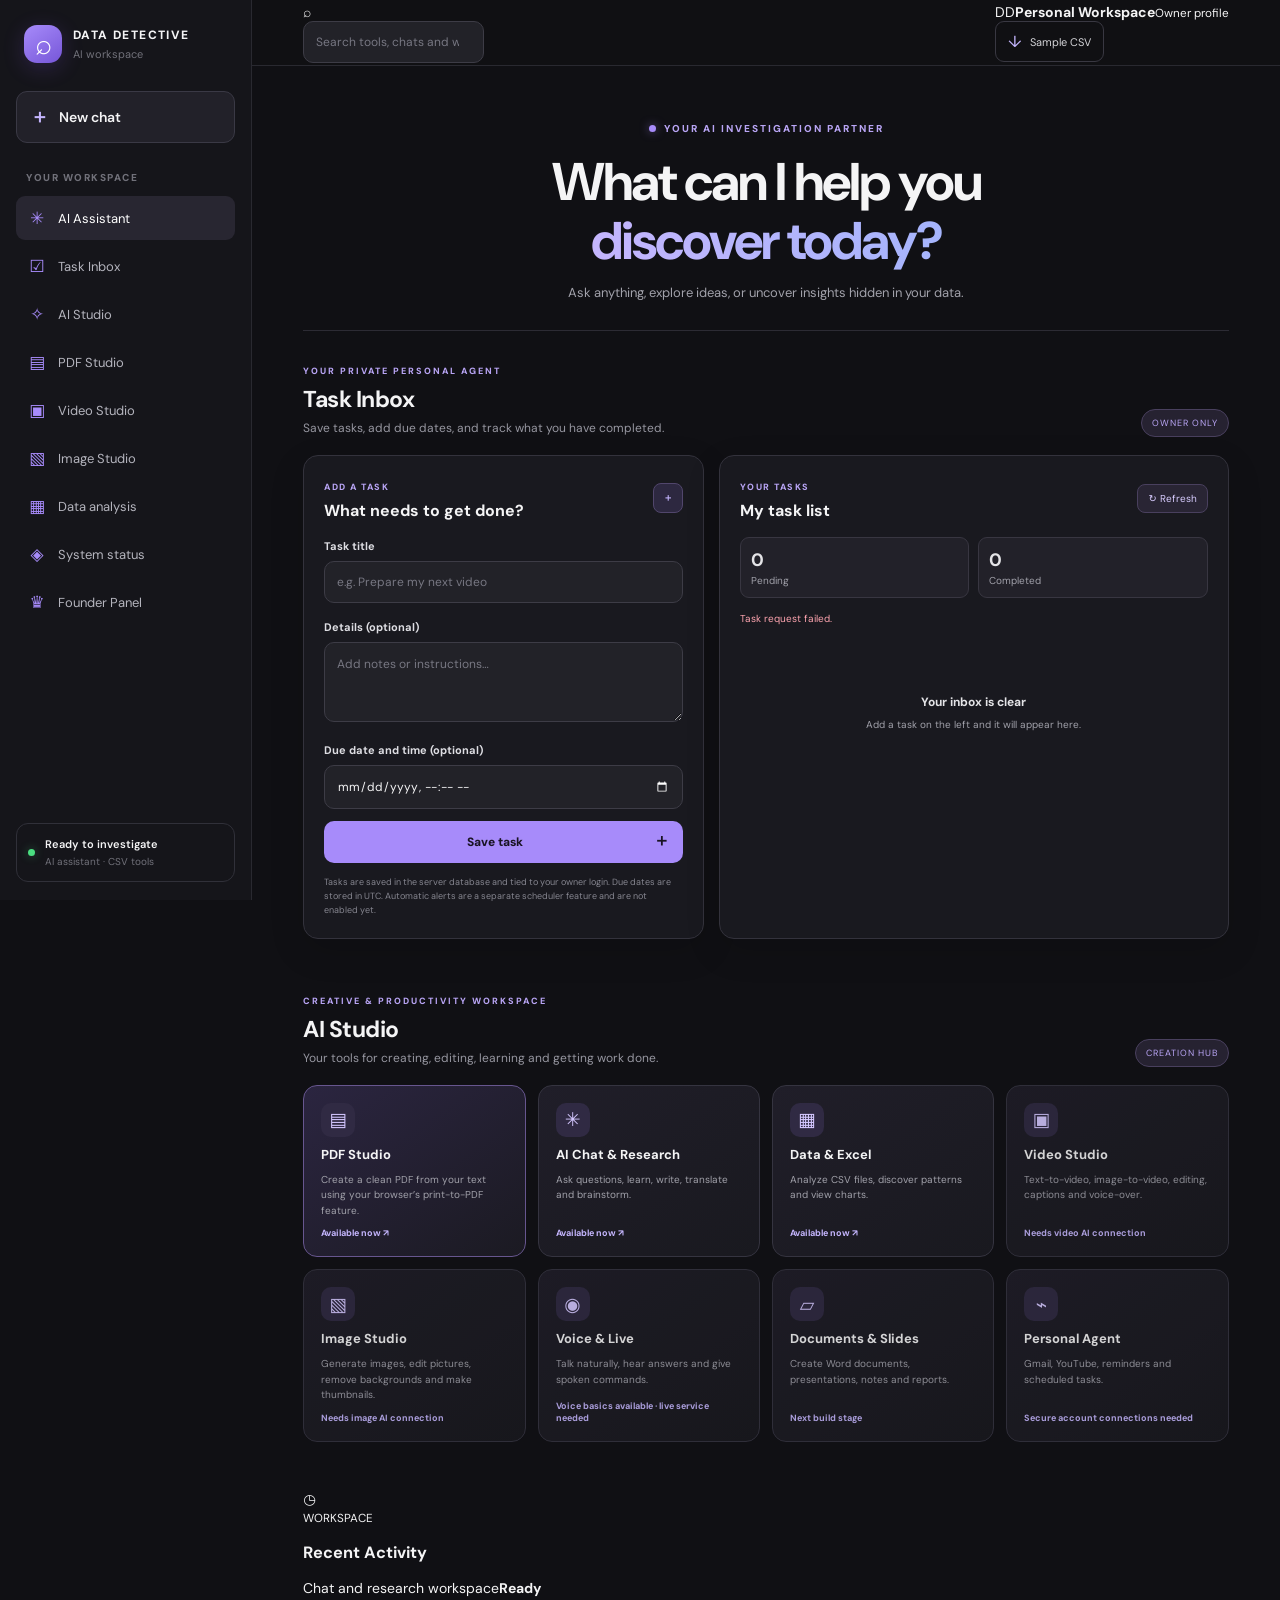
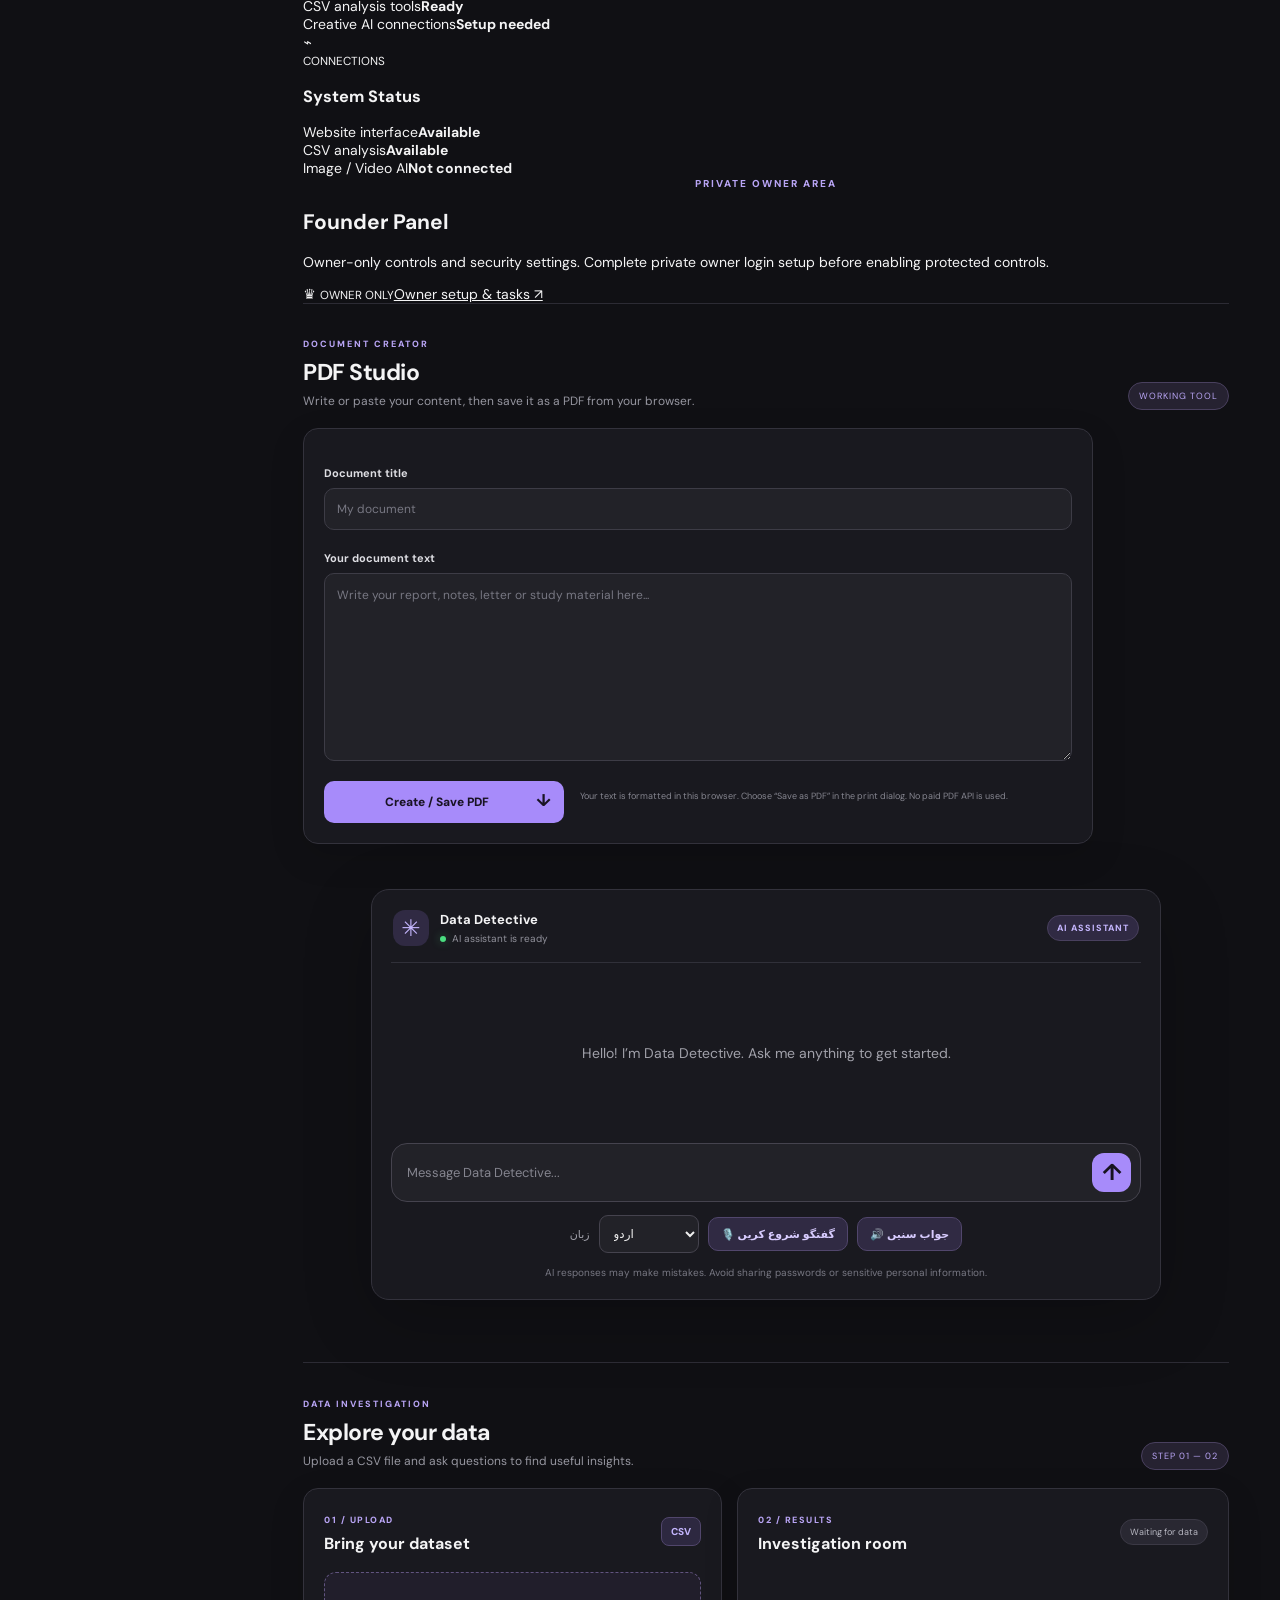
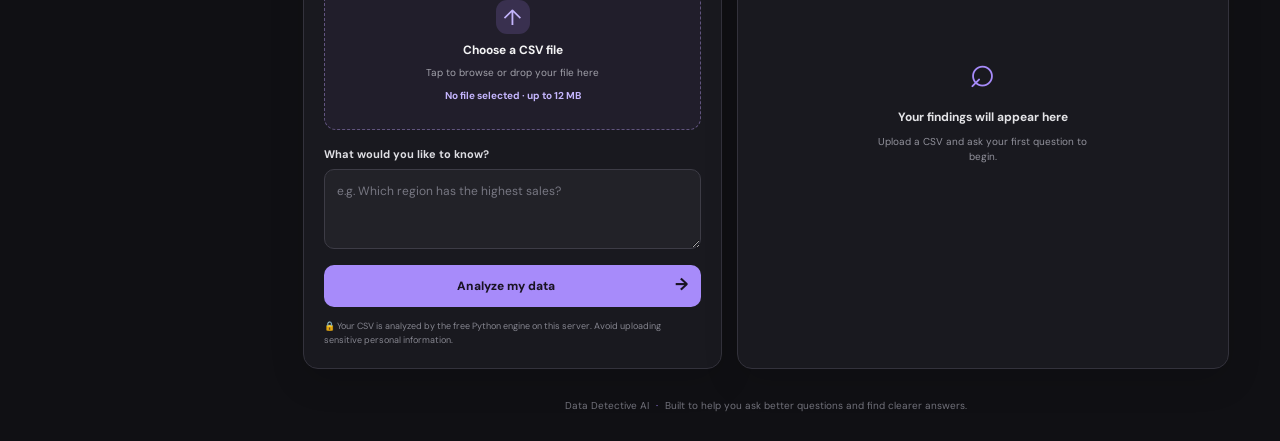
==== templates/index.html @ 4bb71ead "Refresh personal assistant dashboard layout" ====
<!doctype html>
<html lang="en">
<head>
<meta charset="utf-8">
<meta name="viewport" content="width=device-width,initial-scale=1">
<meta name="theme-color" content="#101014">
<title>Data Detective AI</title>
<link rel="preconnect" href="https://fonts.googleapis.com">
<link rel="preconnect" href="https://fonts.gstatic.com" crossorigin>
<link href="https://fonts.googleapis.com/css2?family=DM+Sans:wght@400;500;600;700;800&display=swap" rel="stylesheet">
<meta name="dd-task-csrf" content="{{ task_csrf|default('') }}">
<link rel="stylesheet" href="/static/style.css">
</head>
<body>
<div class="app-shell">
<aside class="sidebar" id="appSidebar" aria-label="Main navigation">
  <a class="brand" href="/" aria-label="Data Detective home"><span class="brand-mark">⌕</span><span class="brand-copy"><b>DATA DETECTIVE</b><small>AI workspace</small></span></a>
  <button id="clearChat" class="new-chat" type="button"><span>＋</span> New chat</button>
  <div class="side-label">YOUR WORKSPACE</div>
  <a class="side-link active" href="#chat-section"><span>✳</span> AI Assistant</a>
  <a class="side-link" href="#task-inbox"><span>☑</span> Task Inbox</a>
  <a class="side-link" href="#ai-studio"><span>✧</span> AI Studio</a>
  <a class="side-link" href="#pdf-studio"><span>▤</span> PDF Studio</a>
  <a class="side-link" href="#video-studio"><span>▣</span> Video Studio</a>
  <a class="side-link" href="#image-studio"><span>▧</span> Image Studio</a>
  <a class="side-link" href="#data-workspace"><span>▦</span> Data analysis</a>
  <a class="side-link" href="#workspace-status"><span>◈</span> System status</a>
  <a class="side-link" href="#founder-panel"><span>♛</span> Founder Panel</a>
  <div class="sidebar-bottom"><div class="status-dot"></div><div><b>Ready to investigate</b><small>AI assistant · CSV tools</small></div></div>
</aside>

<button class="sidebar-backdrop" id="sidebarBackdrop" type="button" aria-label="Close navigation menu"></button>
<div class="main-area">
<header class="topbar">
  <button class="menu-toggle" id="menuToggle" type="button" aria-label="Open navigation menu" aria-controls="appSidebar" aria-expanded="false"><span></span><span></span><span></span></button>
  <div class="mobile-brand"><span class="brand-mark">⌕</span><b>DATA DETECTIVE</b></div>
  <label class="top-search"><span>⌕</span><input id="workspaceSearch" type="search" placeholder="Search tools, chats and workspace…" aria-label="Search workspace"></label>
  <div class="topbar-actions"><div class="profile-chip"><span class="profile-avatar">DD</span><span><b>Personal Workspace</b><small>Owner profile</small></span></div>
  <a class="sample-link" href="/api/sample"><span>↓</span> Sample CSV</a></div>
</header>

<main class="content">
<section class="intro" id="assistant">
  <div class="eyebrow"><span class="eyebrow-dot"></span> YOUR AI INVESTIGATION PARTNER</div>
  <h1>What can I help you<br><span>discover today?</span></h1>
  <p>Ask anything, explore ideas, or uncover insights hidden in your data.</p>
</section>

<section class="task-inbox" id="task-inbox">
  <div class="section-heading">
    <div><div class="eyebrow">YOUR PRIVATE PERSONAL AGENT</div><h2>Task Inbox</h2><p>Save tasks, add due dates, and track what you have completed.</p></div>
    <span class="step-chip">OWNER ONLY</span>
  </div>
  <div class="task-layout">
    <form id="taskForm" class="panel task-form">
      <div class="panel-title"><div><small>ADD A TASK</small><h3>What needs to get done?</h3></div><span class="file-icon">＋</span></div>
      <label class="field-label" for="taskTitle">Task title</label>
      <input id="taskTitle" maxlength="160" required placeholder="e.g. Prepare my next video">
      <label class="field-label" for="taskDescription">Details (optional)</label>
      <textarea id="taskDescription" rows="3" maxlength="2000" placeholder="Add notes or instructions…"></textarea>
      <label class="field-label" for="taskDue">Due date and time (optional)</label>
      <input id="taskDue" type="datetime-local">
      <button id="saveTask" class="analyze-button" type="submit">Save task <span>＋</span></button>
      <p class="privacy">Tasks are saved in the server database and tied to your owner login. Due dates are stored in UTC. Automatic alerts are a separate scheduler feature and are not enabled yet.</p>
    </form>
    <div class="panel task-list-panel">
      <div class="panel-title"><div><small>YOUR TASKS</small><h3>My task list</h3></div><button id="refreshTasks" class="task-refresh" type="button">↻ Refresh</button></div>
      <div class="task-counts"><span><b id="pendingCount">0</b> Pending</span><span><b id="completedCount">0</b> Completed</span></div>
      <p id="taskMessage" class="task-message" role="status">Loading your private tasks…</p>
      <div id="taskList" class="task-list"></div>
    </div>
  </div>
</section>

<section class="studio-section" id="ai-studio">
  <div class="section-heading"><div><div class="eyebrow">CREATIVE & PRODUCTIVITY WORKSPACE</div><h2>AI Studio</h2><p>Your tools for creating, editing, learning and getting work done.</p></div><span class="step-chip">CREATION HUB</span></div>
  <div class="studio-grid">
    <a class="studio-card studio-featured" href="#pdf-studio"><span class="studio-icon">▤</span><b>PDF Studio</b><small>Create a clean PDF from your text using your browser’s print-to-PDF feature.</small><em>Available now ↗</em></a>
    <a class="studio-card" href="#assistant"><span class="studio-icon">✳</span><b>AI Chat & Research</b><small>Ask questions, learn, write, translate and brainstorm.</small><em>Available now ↗</em></a>
    <a class="studio-card" href="#data-workspace"><span class="studio-icon">▦</span><b>Data & Excel</b><small>Analyze CSV files, discover patterns and view charts.</small><em>Available now ↗</em></a>
    <div class="studio-card studio-planned" id="video-studio"><span class="studio-icon">▣</span><b>Video Studio</b><small>Text-to-video, image-to-video, editing, captions and voice-over.</small><em>Needs video AI connection</em></div>
    <div class="studio-card studio-planned" id="image-studio"><span class="studio-icon">▧</span><b>Image Studio</b><small>Generate images, edit pictures, remove backgrounds and make thumbnails.</small><em>Needs image AI connection</em></div>
    <div class="studio-card studio-planned"><span class="studio-icon">◉</span><b>Voice & Live</b><small>Talk naturally, hear answers and give spoken commands.</small><em>Voice basics available · live service needed</em></div>
    <div class="studio-card studio-planned"><span class="studio-icon">▱</span><b>Documents & Slides</b><small>Create Word documents, presentations, notes and reports.</small><em>Next build stage</em></div>
    <div class="studio-card studio-planned"><span class="studio-icon">⌁</span><b>Personal Agent</b><small>Gmail, YouTube, reminders and scheduled tasks.</small><em>Secure account connections needed</em></div>
  </div>
</section>


<section class="overview-grid" id="workspace-status" aria-label="Workspace overview">
  <article class="overview-card activity-card"><div class="overview-title"><span class="overview-icon">◷</span><div><small>WORKSPACE</small><h3>Recent Activity</h3></div></div><div class="activity-row"><i class="activity-dot"></i><span>Chat and research workspace</span><b>Ready</b></div><div class="activity-row"><i class="activity-dot"></i><span>CSV analysis tools</span><b>Ready</b></div><div class="activity-row"><i class="activity-dot pending"></i><span>Creative AI connections</span><b>Setup needed</b></div></article>
  <article class="overview-card system-card"><div class="overview-title"><span class="overview-icon">⌁</span><div><small>CONNECTIONS</small><h3>System Status</h3></div></div><div class="system-row"><span class="system-indicator ready"></span><span>Website interface</span><b>Available</b></div><div class="system-row"><span class="system-indicator ready"></span><span>CSV analysis</span><b>Available</b></div><div class="system-row"><span class="system-indicator pending"></span><span>Image / Video AI</span><b>Not connected</b></div></article>
</section>
<section class="founder-panel" id="founder-panel"><div><div class="eyebrow">PRIVATE OWNER AREA</div><h2>Founder Panel</h2><p>Owner-only controls and security settings. Complete private owner login setup before enabling protected controls.</p></div><span class="founder-lock">♛ <small>OWNER ONLY</small></span><a href="#task-inbox" class="founder-link">Owner setup & tasks ↗</a></section>

<section class="pdf-studio" id="pdf-studio">
  <div class="section-heading"><div><div class="eyebrow">DOCUMENT CREATOR</div><h2>PDF Studio</h2><p>Write or paste your content, then save it as a PDF from your browser.</p></div><span class="step-chip">WORKING TOOL</span></div>
  <div class="panel pdf-panel">
    <label class="field-label" for="pdfTitle">Document title</label>
    <input id="pdfTitle" maxlength="120" placeholder="My document">
    <label class="field-label" for="pdfContent">Your document text</label>
    <textarea id="pdfContent" rows="9" maxlength="30000" placeholder="Write your report, notes, letter or study material here..."></textarea>
    <div class="pdf-actions"><button id="makePdf" class="analyze-button" type="button">Create / Save PDF <span>↓</span></button><p class="privacy">Your text is formatted in this browser. Choose “Save as PDF” in the print dialog. No paid PDF API is used.</p></div>
  </div>
</section>

<section class="chat-panel" id="chat-section">
  <div class="chat-head">
    <div class="assistant-identity"><div class="assistant-avatar">✳</div><div><h2>Data Detective</h2><p><span class="online-dot"></span> AI assistant is ready</p></div></div>
    <span class="model-chip">AI ASSISTANT</span>
  </div>
  <div id="chatMessages" class="chat-messages" aria-live="polite"><div class="chat-welcome"><div class="welcome-symbol">✳</div><b>Hello! I’m Data Detective.</b><span>Ask me a question and let’s figure it out together.</span></div></div>
  <form id="chatForm" class="chat-compose">
    <textarea id="chatInput" rows="1" maxlength="4000" placeholder="Message Data Detective..." aria-label="Message Data Detective"></textarea>
    <button id="chatSend" class="send-button" type="submit" aria-label="Send message">↑</button>
  </form>
  <p class="chat-note">AI responses may make mistakes. Avoid sharing passwords or sensitive personal information.</p>
</section>

<section class="workspace" id="data-workspace">
  <div class="section-heading"><div><div class="eyebrow">DATA INVESTIGATION</div><h2>Explore your data</h2><p>Upload a CSV file and ask questions to find useful insights.</p></div><span class="step-chip">STEP 01 — 02</span></div>
  <div class="workspace-grid">
    <div class="panel upload">
      <div class="panel-title"><div><small>01 / UPLOAD</small><h3>Bring your dataset</h3></div><div class="file-icon">CSV</div></div>
      <label class="drop" id="drop"><input id="file" type="file" accept=".csv,text/csv"><div class="upload-icon">↑</div><b>Choose a CSV file</b><span>Tap to browse or drop your file here</span><strong id="filename">No file selected · up to 12 MB</strong></label>
      <label class="field-label" for="question">What would you like to know?</label>
      <textarea id="question" rows="3" placeholder="e.g. Which region has the highest sales?"></textarea>
      <button id="analyze" class="analyze-button">Analyze my data <span>→</span></button>
      <p class="privacy">🔒 Your CSV is analyzed by the free Python engine on this server. Avoid uploading sensitive personal information.</p>
    </div>

    <div class="panel results">
      <div class="panel-title"><div><small>02 / RESULTS</small><h3>Investigation room</h3></div><span class="status" id="status">Waiting for data</span></div>
      <div id="progress" class="progress hidden"><div class="spinner"></div><div><b id="progressTitle">Analyzing your CSV…</b><span id="progressText">Preparing your dataset</span></div></div>
      <div id="empty" class="empty"><div class="magnify">⌕</div><b>Your findings will appear here</b><span>Upload a CSV and ask your first question to begin.</span></div>
      <div id="answer" class="answer hidden"></div>
      <section id="chartPanel" class="chart-panel hidden" aria-live="polite"><div class="chart-heading"><div><small>VISUAL INSIGHT</small><h3 id="chartTitle">Data chart</h3></div><span id="chartMeta"></span></div><div id="chartBars" class="chart-bars"></div><p class="chart-note">Grouped totals calculated locally from your uploaded CSV.</p></section>
      <div id="reportLink" class="report-link hidden"><a id="downloadReport" href="#">↓ Download analysis report</a></div>
      <div id="followupBox" class="followup hidden"><label class="field-label" for="followup">Ask a follow-up question</label><div class="followrow"><input id="followup" placeholder="Ask another question…"><button id="sendFollowup">Send</button></div></div>
    </div>
  </div>
</section>
<footer>Data Detective AI <span>·</span> Built to help you ask better questions and find clearer answers.</footer>
</main>
</div>
</div>
<script src="/static/app.js"></script>
</body>
</html>
---- static/style.css ----
:root{color-scheme:dark;--bg:#101014;--surface:#19191f;--surface-2:#202027;--line:#303039;--text:#f4f4f5;--muted:#a1a1aa;--soft:#71717a;--accent:#a78bfa;--accent-2:#c4b5fd;--green:#86efac}
*{box-sizing:border-box}
html{scroll-behavior:smooth}
body{margin:0;background:var(--bg);color:var(--text);font-family:"DM Sans",Inter,ui-sans-serif,system-ui,-apple-system,Arial,sans-serif;font-size:14px}
button,a,textarea,input{font:inherit}
a{color:inherit}
.app-shell{min-height:100vh;display:flex}
.sidebar{width:252px;flex:0 0 252px;background:#15151a;border-right:1px solid #292930;padding:25px 16px 18px;display:flex;flex-direction:column;min-height:100vh;position:sticky;top:0;height:100vh}
.brand{display:flex;align-items:center;gap:11px;text-decoration:none;padding:0 8px 28px}
.brand-mark{width:38px;height:38px;border-radius:13px;display:grid;place-items:center;background:linear-gradient(145deg,#a78bfa,#7656d8);color:white;font-size:29px;line-height:1;box-shadow:0 5px 22px #8b5cf633}
.brand-copy b{display:block;font-size:12px;letter-spacing:1.4px;font-weight:800}
.brand-copy small{display:block;color:var(--soft);font-size:11px;margin-top:4px}
.new-chat{width:100%;display:flex;align-items:center;gap:10px;padding:12px 13px;border:1px solid #3a3945;border-radius:11px;background:#222129;color:#f4f4f5;text-align:left;cursor:pointer;font-weight:600;transition:.2s}
.new-chat:hover{background:#2a2833;border-color:#65558c}
.new-chat span{font-size:19px;color:var(--accent-2)}
.side-label{font-size:10px;letter-spacing:1.5px;color:#71717a;font-weight:800;padding:28px 10px 10px}
.side-link{display:flex;align-items:center;gap:12px;padding:11px 12px;border-radius:9px;text-decoration:none;color:#b4b4bd;font-size:13px;margin:2px 0}
.side-link span{font-size:17px;color:#a78bfa;width:18px;text-align:center}
.side-link:hover,.side-link.active{background:#282631;color:#fff}
.sidebar-bottom{margin-top:auto;border:1px solid #303039;border-radius:12px;padding:13px 11px;display:flex;align-items:center;gap:10px}
.sidebar-bottom b,.sidebar-bottom small{display:block}
.sidebar-bottom b{font-size:11px;font-weight:600}
.sidebar-bottom small{font-size:10px;color:var(--soft);margin-top:4px}
.status-dot,.online-dot,.eyebrow-dot{width:7px;height:7px;border-radius:50%;background:#4ade80;box-shadow:0 0 10px #4ade8066;flex:none}
.main-area{min-width:0;flex:1}
.topbar{height:66px;border-bottom:1px solid #292930;display:flex;align-items:center;justify-content:space-between;padding:0 clamp(20px,4vw,58px);background:#101014eF}
.topbar-caption{color:#85858f;font-size:12px}
.sample-link{display:inline-flex;align-items:center;gap:8px;text-decoration:none;border:1px solid #393842;border-radius:9px;padding:9px 12px;color:#d4d4d8;font-size:11px;transition:.2s}
.sample-link:hover{border-color:#8b72cb;color:#fff}
.sample-link span{font-size:16px;color:var(--accent-2)}
.mobile-brand{display:none;align-items:center;gap:9px;font-size:11px;letter-spacing:1px}
.mobile-brand .brand-mark{width:31px;height:31px;font-size:23px;border-radius:10px}
.content{width:min(1050px,100%);margin:0 auto;padding:52px clamp(18px,4vw,54px) 24px}
.intro{text-align:center;padding:4px 0 26px}
.eyebrow{display:flex;align-items:center;justify-content:center;gap:8px;color:#b9a5f5;font-size:10px;font-weight:800;letter-spacing:2px}
.eyebrow-dot{background:#a78bfa;box-shadow:0 0 10px #a78bfa88}
.intro h1{font-size:clamp(34px,5vw,53px);letter-spacing:-2px;line-height:1.12;margin:17px 0 12px;font-weight:700}
.intro h1 span{background:linear-gradient(90deg,#c4b5fd,#a5b4fc);-webkit-background-clip:text;background-clip:text;color:transparent}
.intro p{font-size:13px;color:var(--muted);margin:0;line-height:1.6}
.chat-panel{max-width:790px;margin:0 auto 62px;background:#19191f;border:1px solid #33323c;border-radius:18px;padding:19px;box-shadow:0 20px 70px #0003}
.chat-head{display:flex;justify-content:space-between;align-items:center;padding:1px 2px 16px;border-bottom:1px solid #303039}
.assistant-identity{display:flex;align-items:center;gap:11px}
.assistant-avatar{width:36px;height:36px;border-radius:12px;display:grid;place-items:center;background:#302a43;color:#c4b5fd;font-size:23px}
.chat-head h2{font-size:13px;margin:0 0 4px;font-weight:700}
.chat-head p{font-size:10px;color:#92929c;margin:0;display:flex;align-items:center;gap:6px}
.online-dot{width:6px;height:6px}
.model-chip{font-size:9px;letter-spacing:1px;color:#c4b5fd;background:#302a43;border:1px solid #49405e;border-radius:30px;padding:6px 9px;font-weight:800}
.chat-messages{display:flex;flex-direction:column;gap:12px;min-height:180px;max-height:440px;overflow:auto;padding:22px 8px;scrollbar-color:#45424f transparent}
.chat-welcome{min-height:135px;display:flex;flex-direction:column;align-items:center;justify-content:center;gap:9px;text-align:center;color:#a1a1aa}
.welcome-symbol{width:43px;height:43px;border-radius:15px;background:#2d2840;color:#c4b5fd;display:grid;place-items:center;font-size:27px;margin-bottom:3px}
.chat-welcome b{font-size:14px;color:#e4e4e7}
.chat-welcome span{font-size:12px}
.chat-bubble{max-width:86%;padding:12px 15px;border-radius:15px;white-space:pre-wrap;overflow-wrap:anywhere;font-size:13px;line-height:1.7}
.chat-user{align-self:flex-end;background:#39304f;color:#f4f0ff;border-bottom-right-radius:5px}
.chat-ai{align-self:flex-start;background:#25252d;color:#e4e4e7;border:1px solid #393942;border-bottom-left-radius:5px}
.chat-pending{color:#c4b5fd}
.chat-error{align-self:flex-start;color:#fecaca;background:#3c2429;border:1px solid #75404b;padding:11px 13px;border-radius:11px;font-size:12px}
.chat-compose{display:flex;align-items:flex-end;gap:10px;border:1px solid #45434e;background:#222228;border-radius:16px;padding:9px 9px 9px 15px;transition:border-color .2s,box-shadow .2s}
.chat-compose:focus-within{border-color:#8870c3;box-shadow:0 0 0 3px #a78bfa16}
.chat-compose textarea{min-width:0;flex:1;resize:none;max-height:140px;min-height:38px;border:0;background:transparent;color:#f4f4f5;padding:9px 0;outline:none;font-size:13px;line-height:1.5}
.chat-compose textarea::placeholder{color:#85858f}
.send-button{width:39px;height:39px;flex:none;border:0;border-radius:12px;background:#a78bfa;color:#17131f;font-size:23px;line-height:1;font-weight:700;cursor:pointer;transition:.2s}
.send-button:hover{background:#c4b5fd;transform:translateY(-1px)}
.send-button:disabled{opacity:.5;cursor:wait;transform:none}
.chat-note{font-size:10px;color:#777782;text-align:center;line-height:1.5;margin:12px 0 0}
.voice-tools{display:flex;align-items:center;justify-content:center;gap:9px;flex-wrap:wrap;margin-top:13px}
.voice-language-label{font-size:11px;color:#a1a1aa}
.voice-tools select{width:auto;min-width:100px;background:#222228;color:#eee;border:1px solid #45434e;border-radius:9px;padding:9px 10px;font:inherit;font-size:12px}
.voice-button{border:1px solid #51466c;background:#302a43;color:#d8ccff;border-radius:10px;padding:9px 12px;font-size:11px;font-weight:700;cursor:pointer;transition:.2s}
.voice-button:hover{background:#3b3253}
.voice-button:disabled{opacity:.55;cursor:not-allowed}
.voice-button.voice-active{background:#572b35;border-color:#a84d58;color:#ffe2e2}
.voice-toggle[aria-pressed="true"]{background:#264637;border-color:#4b9b72;color:#bbf7d0}
.workspace{border-top:1px solid #2c2b34;padding-top:35px}
.section-heading{display:flex;align-items:flex-end;justify-content:space-between;gap:15px;margin-bottom:18px}
.section-heading .eyebrow{justify-content:flex-start;font-size:9px}
.section-heading h2{font-size:23px;letter-spacing:-.5px;margin:7px 0 5px}
.section-heading p{color:#9696a0;font-size:12px;margin:0;line-height:1.5}
.step-chip{font-size:9px;letter-spacing:1px;color:#b9a5f5;border:1px solid #49405e;background:#262231;border-radius:30px;padding:7px 10px;white-space:nowrap}
.workspace-grid{display:grid;grid-template-columns:.92fr 1.08fr;gap:15px}
.panel{min-width:0;background:#19191f;border:1px solid #33323c;border-radius:15px;padding:20px;box-shadow:0 12px 35px #0002}
.panel-title{display:flex;justify-content:space-between;align-items:center;margin-bottom:18px;gap:10px}
.panel-title small{font-size:9px;letter-spacing:1.5px;color:#b9a5f5;font-weight:800}
.panel-title h3{font-size:16px;margin:6px 0 0}
.file-icon{border:1px solid #51466c;color:#c4b5fd;background:#2d2840;border-radius:8px;padding:7px 9px;font-size:10px;font-weight:800}
.drop{min-height:158px;border:1px dashed #61547f;border-radius:12px;background:#211e2b;display:flex;align-items:center;justify-content:center;flex-direction:column;gap:8px;cursor:pointer;text-align:center;transition:.2s}
.drop:hover{background:#292437;border-color:#a78bfa}
.drop input{display:none}
.upload-icon{width:34px;height:34px;border-radius:11px;background:#39304f;color:#c4b5fd;display:grid;place-items:center;font-size:22px}
.drop b{font-size:12px}
.drop span{font-size:10px;color:#a1a1aa}
.drop strong{font-size:10px;color:#c4b5fd;margin-top:2px}
.field-label{display:block;font-size:11px;font-weight:700;margin:17px 0 8px;color:#dedee3}
textarea,input{width:100%;border:1px solid #3d3c46;background:#222228;color:#f4f4f5;border-radius:10px;padding:12px;font:inherit;font-size:12px;outline:none}
textarea:focus,input:focus{border-color:#a78bfa}
textarea{resize:vertical;line-height:1.5}
textarea::placeholder,input::placeholder{color:#777782}
.analyze-button{width:100%;border:0;border-radius:10px;background:#a78bfa;color:#191323;font-weight:800;padding:13px;margin-top:12px;font-size:12px;cursor:pointer;transition:.2s}
.analyze-button:hover{background:#c4b5fd}
.analyze-button:disabled{opacity:.5;cursor:wait}
.analyze-button span{float:right;font-size:17px;line-height:12px}
.privacy{font-size:9px;line-height:1.6;color:#85858f;margin:12px 0 0}
.status{font-size:9px;color:#b7b7c1;background:#292832;border:1px solid #3b3945;padding:6px 9px;border-radius:20px;white-space:nowrap}
.empty{min-height:260px;display:flex;flex-direction:column;align-items:center;justify-content:center;text-align:center;color:#92929c;gap:9px}
.empty b{color:#e4e4e7;font-size:12px}
.empty span{font-size:10px;max-width:230px;line-height:1.5}
.magnify{font-size:45px;color:#a78bfa}
.hidden{display:none!important}
.progress{display:flex;gap:12px;align-items:center;padding:13px;background:#242136;border:1px solid #49405e;border-radius:11px;margin-bottom:14px}
.progress b,.progress span{display:block}
.progress b{font-size:11px}
.progress span{font-size:10px;color:#a1a1aa;margin-top:4px}
.spinner{width:22px;height:22px;border:3px solid #51466c;border-top-color:#c4b5fd;border-radius:50%;animation:spin .8s linear infinite}
@keyframes spin{to{transform:rotate(360deg)}}
.answer{white-space:pre-wrap;line-height:1.75;font-size:12px;color:#e4e4e7;max-height:460px;overflow:auto;padding:4px 2px}
.report-link{border-top:1px solid #33323c;padding-top:14px;margin-top:16px}
.report-link a{color:#c4b5fd;font-size:11px;text-decoration:none;font-weight:700}
.followup{border-top:1px solid #33323c;margin-top:16px;padding-top:2px}
.followrow{display:flex;gap:8px}
.followrow input{min-width:0}
.followrow button{border:0;border-radius:9px;background:#a78bfa;padding:0 17px;font-size:11px;font-weight:800;color:#191323;cursor:pointer}
.chart-panel{border:1px solid #393544;border-radius:12px;background:#211f29;padding:14px;margin-top:16px}
.chart-heading{display:flex;align-items:center;justify-content:space-between;gap:10px;margin-bottom:16px}
.chart-heading small{color:#c4b5fd;font-size:9px;font-weight:800;letter-spacing:1.5px}
.chart-heading h3{font-size:14px;margin:5px 0 0}
.chart-heading span,.chart-note{font-size:9px;color:#a1a1aa}
.chart-bars{display:grid;gap:12px}
.chart-row{display:grid;grid-template-columns:minmax(55px,90px) minmax(50px,1fr) minmax(45px,75px);align-items:center;gap:9px}
.chart-label{font-size:10px;color:#e4e4e7;overflow-wrap:anywhere}
.chart-track{height:11px;border-radius:20px;background:#373440;overflow:hidden}
.chart-fill{height:100%;border-radius:20px;background:linear-gradient(90deg,#8b72d5,#c4b5fd);min-width:2px}
.chart-value{font-size:10px;text-align:right;color:#d8ccff;font-variant-numeric:tabular-nums}
.chart-note{margin:13px 0 0;line-height:1.5}
footer{text-align:center;color:#71717a;font-size:10px;padding:30px 0 5px}
footer span{color:#a78bfa;padding:0 4px}
@media(max-width:850px){.sidebar{width:215px;flex-basis:215px}.content{padding-top:40px}.workspace-grid{grid-template-columns:1fr}.empty{min-height:190px}}
@media(max-width:650px){.sidebar{display:none}.topbar{height:58px;padding:0 15px}.mobile-brand{display:flex}.topbar-caption{display:none}.sample-link{font-size:10px;padding:8px 10px}.content{padding:35px 14px 18px}.intro{padding-bottom:22px}.intro h1{font-size:36px;letter-spacing:-1.5px}.intro p{font-size:12px;max-width:310px;margin:auto}.chat-panel{padding:13px;border-radius:15px;margin-bottom:45px}.chat-messages{min-height:155px;max-height:390px;padding:17px 4px}.chat-bubble{max-width:94%;font-size:12px}.chat-compose{gap:7px;padding:7px 7px 7px 12px}.send-button{width:36px;height:36px}.voice-tools{gap:7px}.voice-tools select{flex:1}.voice-button{flex:1;padding:9px 8px;font-size:10px}.section-heading{align-items:flex-start}.section-heading h2{font-size:21px}.section-heading p{max-width:260px}.step-chip{font-size:8px;padding:6px 7px}.panel{padding:15px}.panel-title h3{font-size:15px}.workspace{padding-top:27px}}
@media(max-width:380px){.intro h1{font-size:32px}.step-chip{display:none}.voice-language-label{width:100%;text-align:center}}

/* AI Studio feature hub */
.studio-section{margin:0 0 48px;padding-top:8px}
.studio-grid{display:grid;grid-template-columns:repeat(4,minmax(0,1fr));gap:12px}
.studio-card{min-width:0;min-height:165px;padding:17px;border:1px solid #353440;border-radius:14px;background:linear-gradient(145deg,#201e29,#19191f);display:flex;flex-direction:column;align-items:flex-start;gap:9px;text-decoration:none;transition:transform .18s,border-color .18s}
a.studio-card:hover{transform:translateY(-2px);border-color:#8b72d5}
.studio-card b{font-size:13px;color:#f4f4f5}
.studio-card small{font-size:10px;line-height:1.55;color:#a1a1aa}
.studio-card em{font-style:normal;font-size:9px;font-weight:700;color:#c4b5fd;margin-top:auto}
.studio-icon{width:34px;height:34px;border-radius:10px;display:grid;place-items:center;background:#302a43;color:#d4c7ff;font-size:19px}
.studio-featured{border-color:#67568f;background:linear-gradient(145deg,#2b2540,#1b1a22)}
.studio-planned{opacity:.86}
.pdf-studio{border-top:1px solid #2c2b34;padding-top:34px;margin-bottom:45px}
.pdf-panel{max-width:790px}
.pdf-panel input,.pdf-panel textarea{margin-bottom:4px}
.pdf-actions{display:flex;align-items:center;gap:16px}
.pdf-actions .analyze-button{max-width:240px;flex:none}
.pdf-actions .privacy{margin:0}
@media(max-width:900px){.studio-grid{grid-template-columns:repeat(2,minmax(0,1fr))}}
@media(max-width:520px){.studio-grid{gap:8px}.studio-card{min-height:158px;padding:13px}.pdf-actions{display:block}.pdf-actions .analyze-button{max-width:none}.pdf-actions .privacy{margin-top:10px}}


/* Private Task Inbox */
.task-inbox{border-top:1px solid #2c2b34;padding-top:34px;margin:0 0 48px}
.task-layout{display:grid;grid-template-columns:.88fr 1.12fr;gap:15px}
.task-form,.task-list-panel{min-width:0}
.task-refresh{border:1px solid #49405e;border-radius:8px;background:#292534;color:#d8ccff;padding:7px 10px;font-size:10px;cursor:pointer}
.task-counts{display:flex;gap:9px;margin:-2px 0 13px}
.task-counts span{flex:1;padding:10px;border:1px solid #383641;border-radius:9px;background:#222129;color:#a1a1aa;font-size:10px}
.task-counts b{display:block;color:#e4e4e7;font-size:18px;margin-bottom:2px}
.task-message{font-size:10px;line-height:1.5;color:#a1a1aa;margin:0 0 12px}
.task-message-error{color:#fda4af}
.task-list{display:grid;gap:9px}
.task-item{display:flex;justify-content:space-between;align-items:flex-start;gap:12px;padding:13px;border:1px solid #3a3844;border-radius:11px;background:#222129}
.task-main{min-width:0;flex:1}
.task-title{display:block;font-size:12px;line-height:1.5;color:#f4f4f5;overflow-wrap:anywhere}
.task-main p{font-size:10px;line-height:1.5;color:#a1a1aa;white-space:pre-wrap;overflow-wrap:anywhere;margin:5px 0}
.task-due{display:block;color:#b9a5f5;font-size:9px;margin-top:7px}
.task-done .task-title{text-decoration:line-through;color:#9ca3af}
.task-done .task-due{color:#86efac}
.task-actions{display:flex;flex-wrap:wrap;justify-content:flex-end;gap:5px;flex:none}
.task-action{border:1px solid #494653;border-radius:7px;padding:6px 8px;background:#302e38;color:#e4e4e7;font-size:9px;cursor:pointer}
.task-action:hover{border-color:#a78bfa}
.task-complete{color:#bbf7d0;border-color:#3e6954}
.task-delete{color:#fda4af;border-color:#71414b}
.task-empty{min-height:150px;display:flex;flex-direction:column;justify-content:center;align-items:center;gap:8px;color:#a1a1aa;text-align:center}
.task-empty b{font-size:12px;color:#e4e4e7}
.task-empty span{font-size:10px}
@media(max-width:850px){.task-layout{grid-template-columns:1fr}}
@media(max-width:520px){.task-item{display:block}.task-actions{justify-content:flex-start;margin-top:11px}.task-action{padding:7px 10px}}


/* Mobile navigation drawer */
.menu-toggle{display:none;width:39px;height:39px;flex:none;border:1px solid #393842;border-radius:10px;background:#201e29;align-items:center;justify-content:center;flex-direction:column;gap:5px;cursor:pointer}
.menu-toggle span{display:block;width:18px;height:2px;border-radius:2px;background:#d8ccff}
.sidebar-backdrop{display:none}
@media(max-width:650px){
  .topbar{justify-content:flex-start;gap:12px}
  .menu-toggle{display:flex}
  .mobile-brand{display:flex}
  .sidebar{display:flex;position:fixed;z-index:1002;left:0;top:0;bottom:0;width:min(82vw,300px);height:100dvh;min-height:0;overflow-y:auto;transform:translateX(-105%);transition:transform .25s ease;box-shadow:18px 0 55px #0008;padding-top:22px}
  body.menu-open{overflow:hidden}
  body.menu-open .sidebar{transform:translateX(0)}
  .sidebar-backdrop{position:fixed;inset:0;z-index:1001;border:0;padding:0;background:#050509b8;opacity:0;pointer-events:none;display:block;transition:opacity .25s ease}
  body.menu-open .sidebar-backdrop{opacity:1;pointer-events:auto}
  .sidebar .brand{padding-bottom:24px}
  .sidebar .side-link{padding:13px 12px;font-size:14px}
}
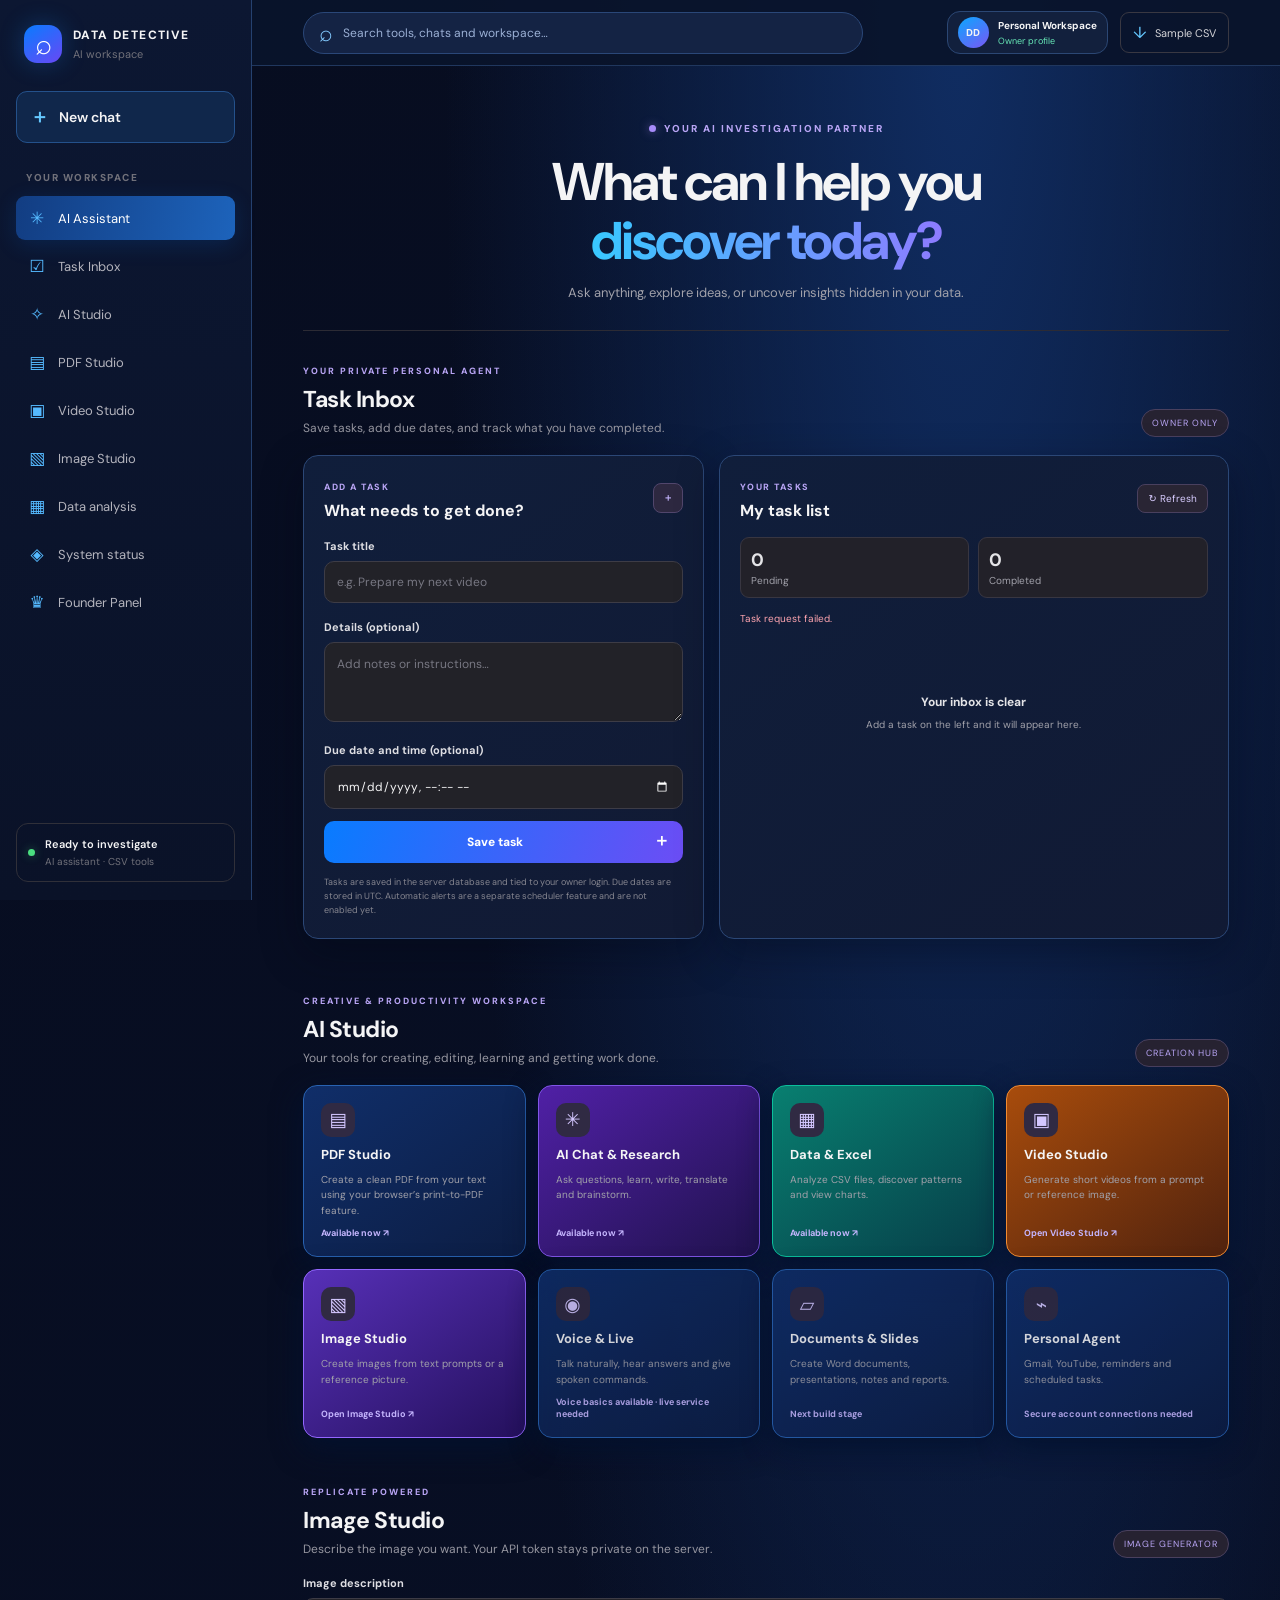
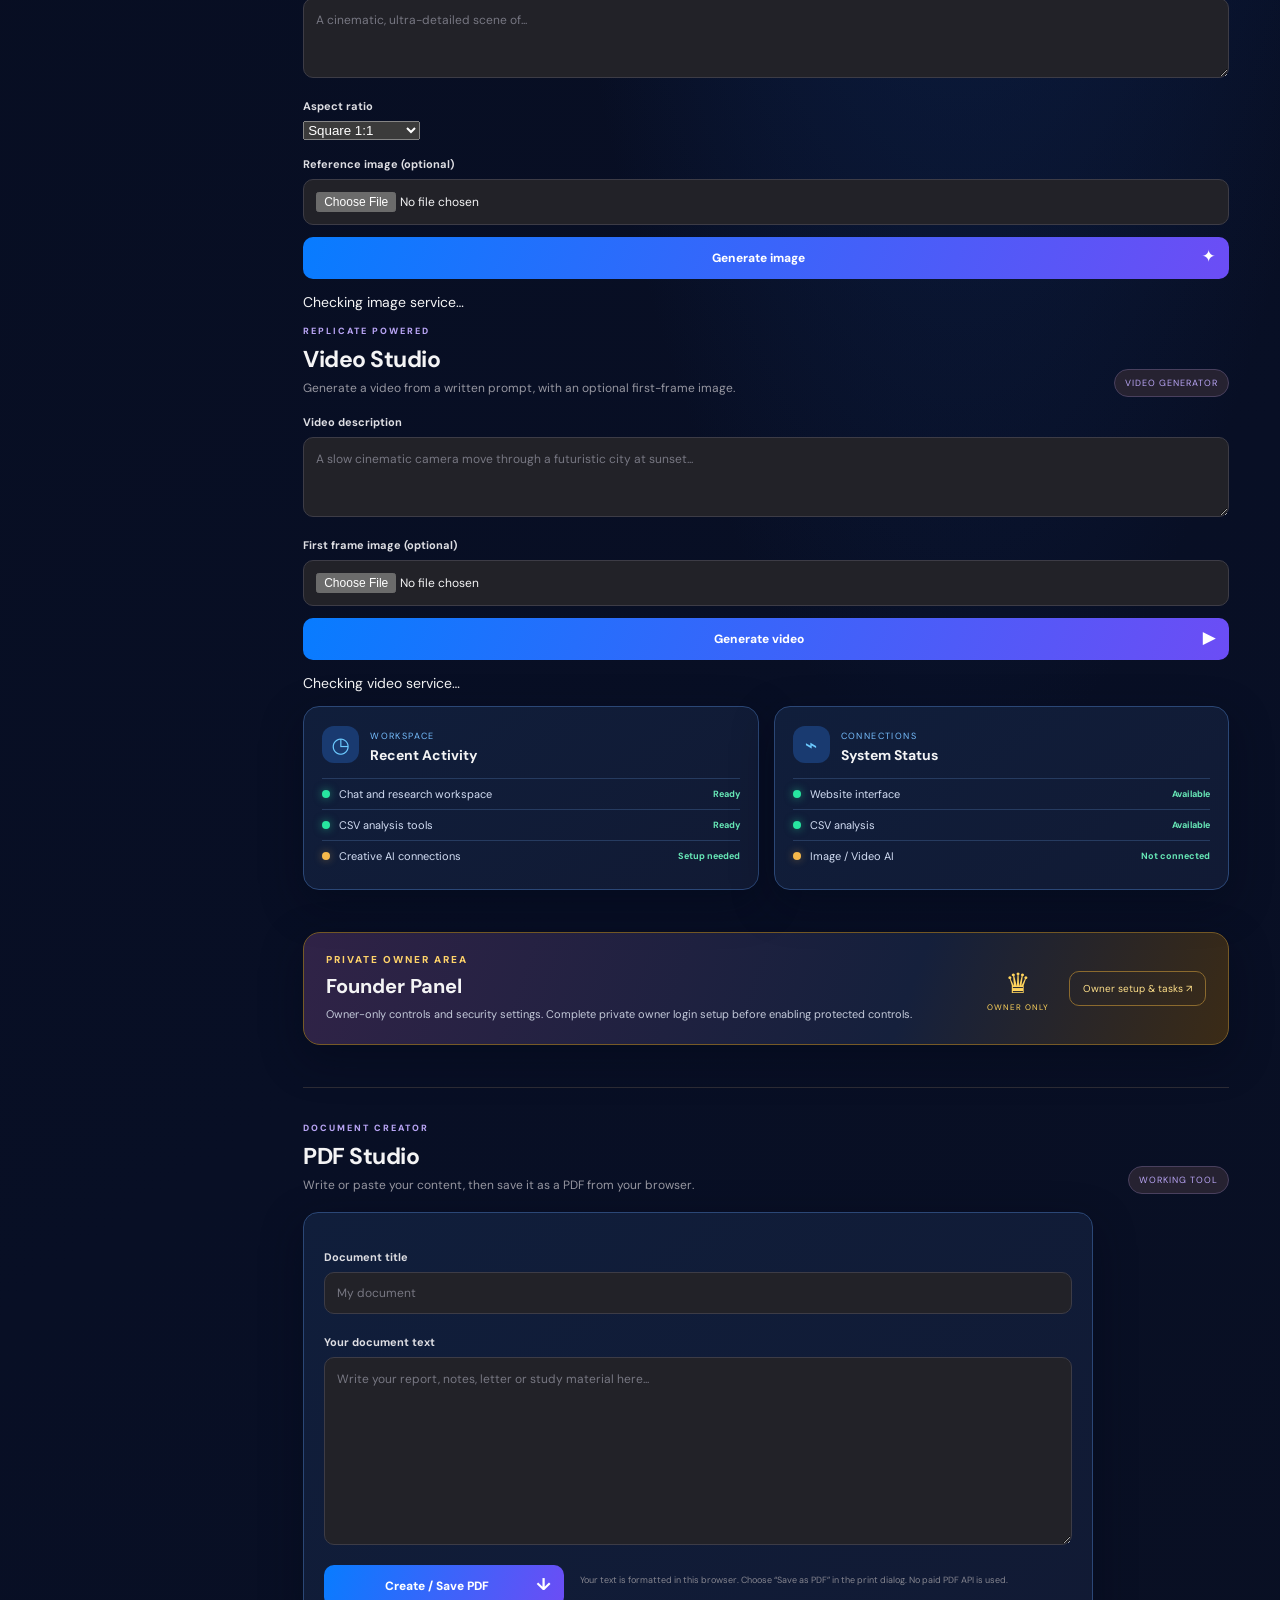
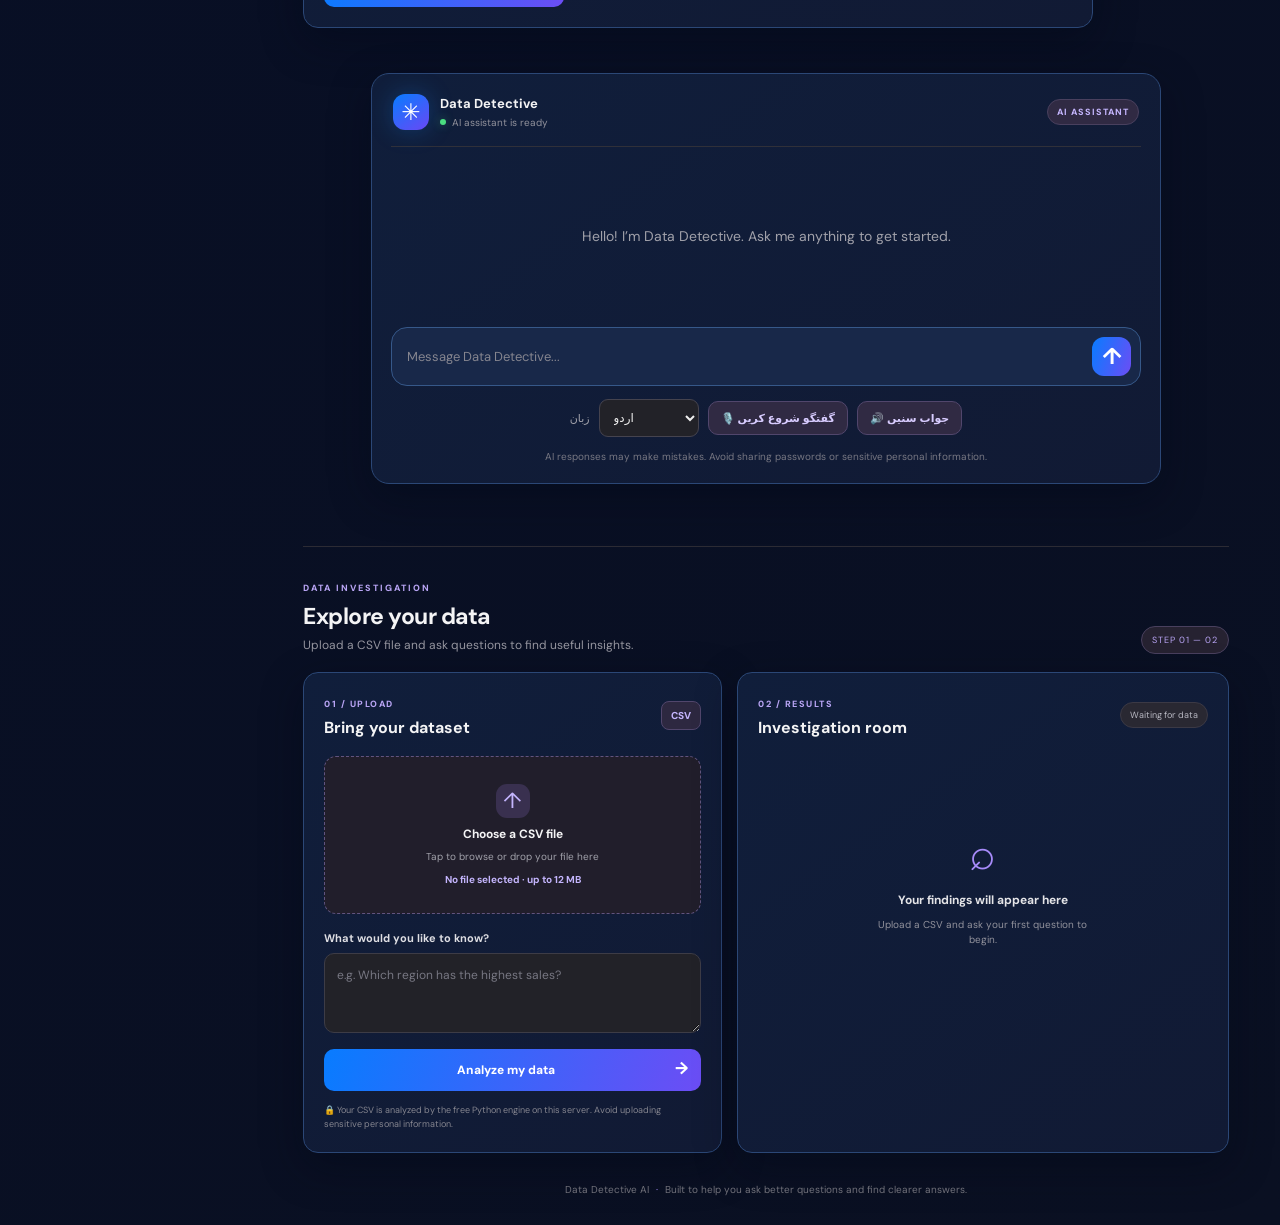
==== commit 2c022226: "Add interactive Image and Video Studio panels" ====
--- a/templates/index.html
+++ b/templates/index.html
@@ -78,14 +78,35 @@
     <a class="studio-card studio-featured" href="#pdf-studio"><span class="studio-icon">▤</span><b>PDF Studio</b><small>Create a clean PDF from your text using your browser’s print-to-PDF feature.</small><em>Available now ↗</em></a>
     <a class="studio-card" href="#assistant"><span class="studio-icon">✳</span><b>AI Chat & Research</b><small>Ask questions, learn, write, translate and brainstorm.</small><em>Available now ↗</em></a>
     <a class="studio-card" href="#data-workspace"><span class="studio-icon">▦</span><b>Data & Excel</b><small>Analyze CSV files, discover patterns and view charts.</small><em>Available now ↗</em></a>
-    <div class="studio-card studio-planned" id="video-studio"><span class="studio-icon">▣</span><b>Video Studio</b><small>Text-to-video, image-to-video, editing, captions and voice-over.</small><em>Needs video AI connection</em></div>
-    <div class="studio-card studio-planned" id="image-studio"><span class="studio-icon">▧</span><b>Image Studio</b><small>Generate images, edit pictures, remove backgrounds and make thumbnails.</small><em>Needs image AI connection</em></div>
+    <a class="studio-card" href="#video-studio"><span class="studio-icon">▣</span><b>Video Studio</b><small>Generate short videos from a prompt or reference image.</small><em>Open Video Studio ↗</em></a>
+    <a class="studio-card" href="#image-studio"><span class="studio-icon">▧</span><b>Image Studio</b><small>Create images from text prompts or a reference picture.</small><em>Open Image Studio ↗</em></a>
     <div class="studio-card studio-planned"><span class="studio-icon">◉</span><b>Voice & Live</b><small>Talk naturally, hear answers and give spoken commands.</small><em>Voice basics available · live service needed</em></div>
     <div class="studio-card studio-planned"><span class="studio-icon">▱</span><b>Documents & Slides</b><small>Create Word documents, presentations, notes and reports.</small><em>Next build stage</em></div>
     <div class="studio-card studio-planned"><span class="studio-icon">⌁</span><b>Personal Agent</b><small>Gmail, YouTube, reminders and scheduled tasks.</small><em>Secure account connections needed</em></div>
   </div>
 </section>
 
+
+<section class="creative-studio" id="image-studio">
+  <div class="section-heading"><div><div class="eyebrow">REPLICATE POWERED</div><h2>Image Studio</h2><p>Describe the image you want. Your API token stays private on the server.</p></div><span class="step-chip">IMAGE GENERATOR</span></div>
+  <div class="creative-panel">
+    <label class="field-label" for="imagePrompt">Image description</label>
+    <textarea id="imagePrompt" rows="3" maxlength="1800" placeholder="A cinematic, ultra-detailed scene of..."></textarea>
+    <div class="creative-options"><div><label class="field-label" for="imageRatio">Aspect ratio</label><select id="imageRatio"><option value="1:1">Square 1:1</option><option value="16:9">Landscape 16:9</option><option value="9:16">Portrait 9:16</option><option value="4:3">Classic 4:3</option><option value="3:4">Portrait 3:4</option></select></div><div><label class="field-label" for="imageReference">Reference image (optional)</label><input id="imageReference" type="file" accept="image/png,image/jpeg,image/webp"></div></div>
+    <button class="analyze-button" id="generateImage" type="button">Generate image <span>✦</span></button>
+    <p class="creative-status" id="imageStatus" aria-live="polite">Checking image service…</p><div class="creative-result" id="imageResult"></div>
+  </div>
+</section>
+<section class="creative-studio" id="video-studio">
+  <div class="section-heading"><div><div class="eyebrow">REPLICATE POWERED</div><h2>Video Studio</h2><p>Generate a video from a written prompt, with an optional first-frame image.</p></div><span class="step-chip">VIDEO GENERATOR</span></div>
+  <div class="creative-panel">
+    <label class="field-label" for="videoPrompt">Video description</label>
+    <textarea id="videoPrompt" rows="3" maxlength="1200" placeholder="A slow cinematic camera move through a futuristic city at sunset..."></textarea>
+    <label class="field-label" for="videoReference">First frame image (optional)</label><input id="videoReference" type="file" accept="image/png,image/jpeg,image/webp">
+    <button class="analyze-button" id="generateVideo" type="button">Generate video <span>▶</span></button>
+    <p class="creative-status" id="videoStatus" aria-live="polite">Checking video service…</p><div class="creative-result" id="videoResult"></div>
+  </div>
+</section>
 
 <section class="overview-grid" id="workspace-status" aria-label="Workspace overview">
   <article class="overview-card activity-card"><div class="overview-title"><span class="overview-icon">◷</span><div><small>WORKSPACE</small><h3>Recent Activity</h3></div></div><div class="activity-row"><i class="activity-dot"></i><span>Chat and research workspace</span><b>Ready</b></div><div class="activity-row"><i class="activity-dot"></i><span>CSV analysis tools</span><b>Ready</b></div><div class="activity-row"><i class="activity-dot pending"></i><span>Creative AI connections</span><b>Setup needed</b></div></article>
--- a/static/style.css
+++ b/static/style.css
@@ -204,3 +204,21 @@
   .sidebar .brand{padding-bottom:24px}
   .sidebar .side-link{padding:13px 12px;font-size:14px}
 }
+
+
+/* Neon personal-assistant dashboard refresh */
+:root{--bg:#070d20;--surface:#101a35;--surface-2:#172448;--line:#263b68;--accent:#268cff;--accent-2:#65c8ff;--green:#23e6a1}
+body{background:radial-gradient(ellipse at 75% 0%,#102d62 0,transparent 38%),linear-gradient(145deg,#070d20,#080f25 55%,#0a1022)}
+.sidebar{background:linear-gradient(180deg,#0c1732,#0a1228);border-right-color:#25416f}
+.brand-mark,.assistant-avatar,.welcome-symbol{background:linear-gradient(145deg,#087cff,#6948f5);color:#fff;box-shadow:0 0 24px #168dff44}
+.side-link span{color:#55baff}.side-link:hover,.side-link.active{background:linear-gradient(100deg,#123d82,#1d63bb);color:#fff;box-shadow:0 5px 22px #087cff26}
+.new-chat{background:#10274b;border-color:#24518b}.topbar{background:#09142beF;border-color:#20375e;gap:16px}
+.top-search{display:flex;align-items:center;gap:10px;flex:1;max-width:560px;min-width:100px;background:#142344;border:1px solid #2a4778;border-radius:30px;padding:0 15px;color:#83caff}
+.top-search span{font-size:23px}.top-search input{width:100%;min-width:0;background:transparent;border:0;outline:0;color:#fff;padding:12px 0;font:inherit;font-size:12px}.top-search input::placeholder{color:#9bb0d5}
+.topbar-actions{display:flex;align-items:center;gap:12px}.profile-chip{display:flex;align-items:center;gap:9px;padding:5px 10px;border:1px solid #2b4774;border-radius:13px;background:#12203d}.profile-avatar{width:31px;height:31px;border-radius:50%;display:grid;place-items:center;background:linear-gradient(145deg,#0aa8ff,#7957f5);font-weight:800;font-size:10px}.profile-chip b,.profile-chip small{display:block}.profile-chip b{font-size:10px}.profile-chip small{font-size:9px;color:#67e8b7;margin-top:3px}
+.content{width:min(1180px,100%)}.intro h1 span{background:linear-gradient(90deg,#38c8ff,#8d7bff);-webkit-background-clip:text;background-clip:text;color:transparent}
+.chat-panel,.panel,.overview-card,.founder-panel{background:linear-gradient(145deg,#101e3b,#111a34);border-color:#2b4776;box-shadow:0 14px 42px #02081766}
+.chat-compose{background:#182849;border-color:#365889}.send-button,.analyze-button{background:linear-gradient(110deg,#087cff,#6c4df5);color:#fff}.send-button:hover,.analyze-button:hover{filter:brightness(1.15)}
+.studio-card{background:linear-gradient(145deg,#102e69,#0c1d43);border-color:#2862b2;box-shadow:0 10px 30px #03112e}.studio-card:nth-child(2){background:linear-gradient(145deg,#5020a6,#20124d);border-color:#8055e8}.studio-card:nth-child(3){background:linear-gradient(145deg,#087f70,#073d48);border-color:#0abf9b}.studio-card:nth-child(4){background:linear-gradient(145deg,#a84c0c,#50220e);border-color:#f28b30}.studio-card:nth-child(5){background:linear-gradient(145deg,#5730b8,#24105c);border-color:#9467ff}
+.overview-grid{display:grid;grid-template-columns:1fr 1fr;gap:15px;margin:0 0 42px}.overview-card{border:1px solid #2b4776;border-radius:16px;padding:18px}.overview-title{display:flex;align-items:center;gap:11px;margin-bottom:14px}.overview-icon{width:37px;height:37px;border-radius:12px;background:#193a70;color:#6ccaff;display:grid;place-items:center;font-size:21px}.overview-title small{font-size:9px;letter-spacing:1.4px;color:#77bfff}.overview-title h3{margin:3px 0 0;font-size:14px}.activity-row,.system-row{display:flex;align-items:center;gap:9px;padding:8px 0;border-top:1px solid #263b60;font-size:11px;color:#d3def4}.activity-row b,.system-row b{margin-left:auto;font-size:9px;color:#67e8b7}.activity-dot,.system-indicator{width:8px;height:8px;border-radius:50%;background:#27e6a0;box-shadow:0 0 9px #27e6a088}.activity-dot.pending,.system-indicator.pending{background:#f6b94b;box-shadow:0 0 9px #f6b94b66}.founder-panel{display:flex;align-items:center;gap:20px;flex-wrap:wrap;border:1px solid #765a26;border-radius:17px;padding:20px 22px;margin:0 0 42px;background:linear-gradient(110deg,#302347,#15203c 65%,#3b2b16)}.founder-panel>div{flex:1;min-width:220px}.founder-panel .eyebrow{justify-content:flex-start;color:#ffd36a}.founder-panel h2{margin:7px 0;font-size:20px}.founder-panel p{margin:0;color:#c3c9d9;font-size:11px;line-height:1.6}.founder-lock{font-size:28px;color:#ffd45c;text-align:center}.founder-lock small{display:block;font-size:8px;letter-spacing:1px}.founder-link{color:#ffe08a;text-decoration:none;border:1px solid #8b6a2e;border-radius:10px;padding:10px 13px;font-size:10px}
+@media(max-width:720px){.topbar{padding:0 13px;gap:9px}.topbar-caption{display:none}.top-search{max-width:none}.top-search input{font-size:10px}.topbar-actions{gap:5px}.profile-chip{padding:4px}.profile-chip>span:last-child{display:none}.sample-link{font-size:0;padding:8px}.sample-link span{font-size:17px}.overview-grid{grid-template-columns:1fr}.founder-panel{align-items:flex-start}.content{padding-top:35px}}
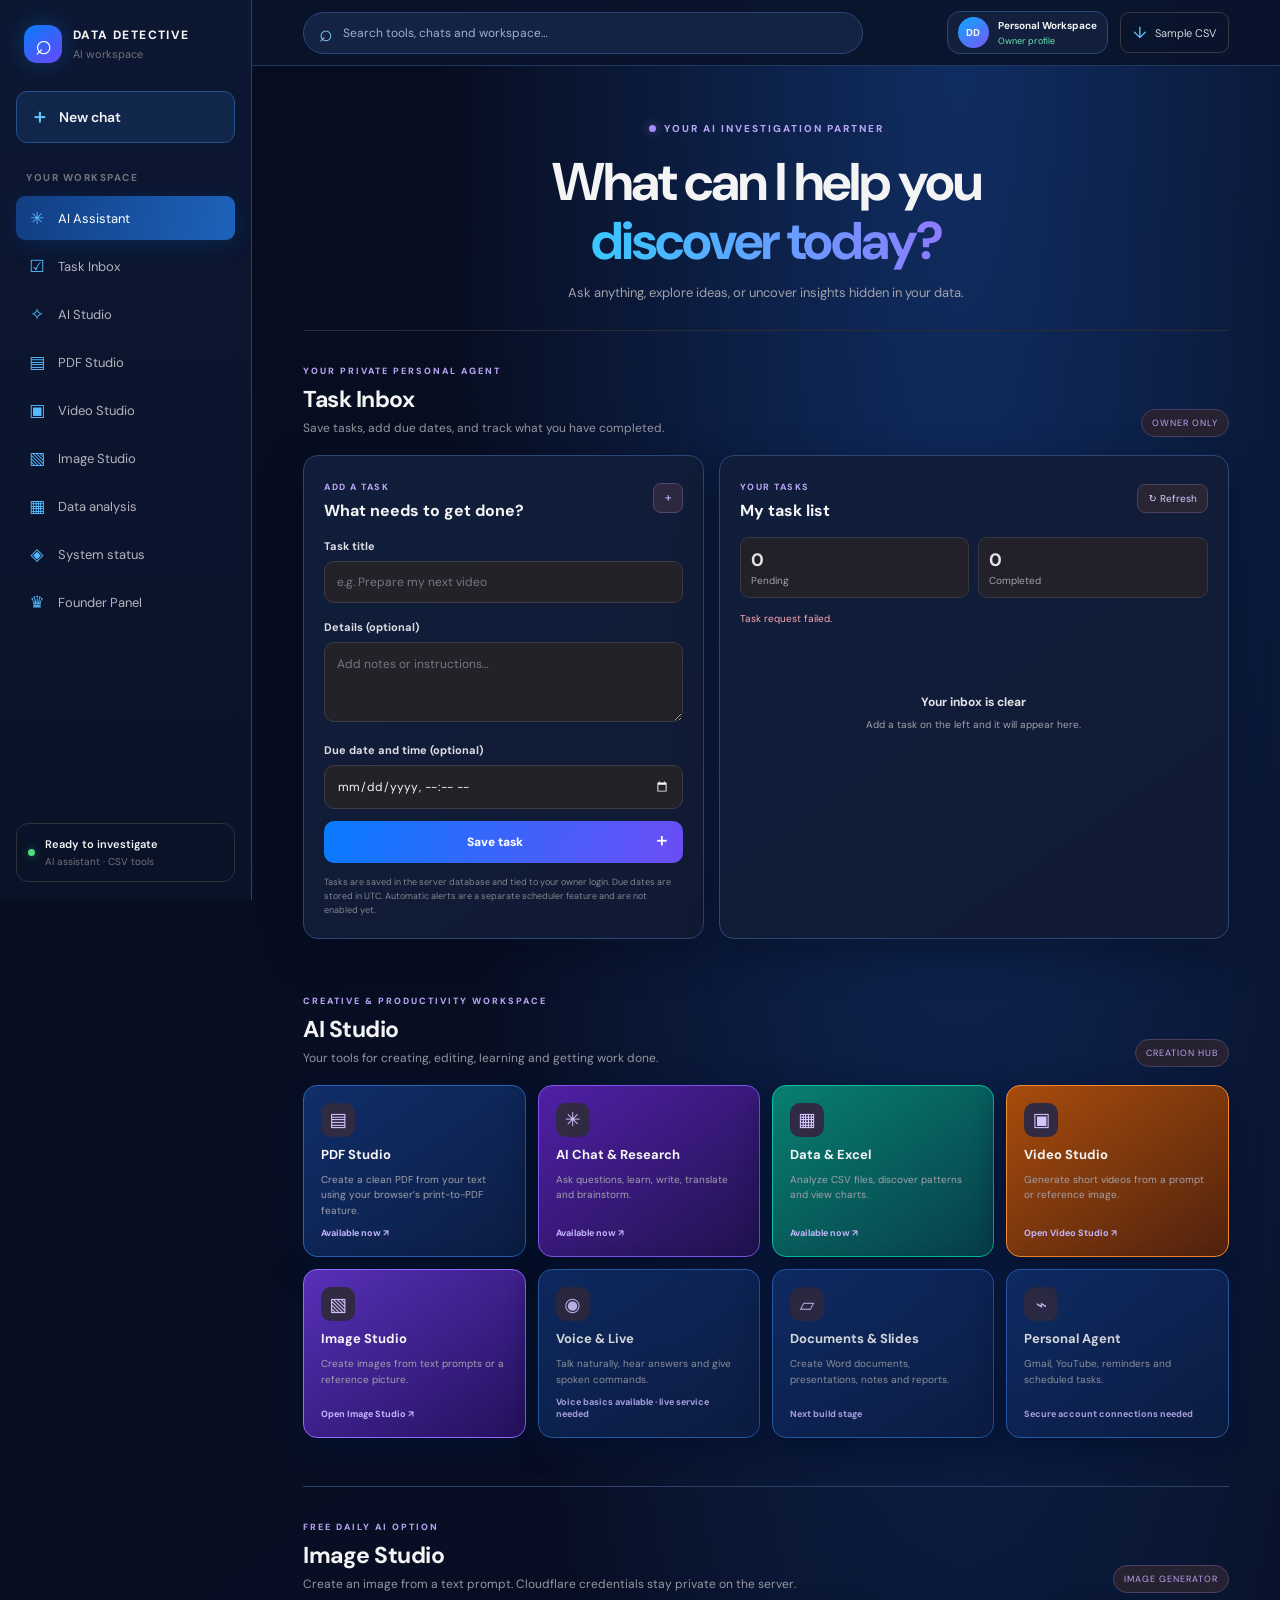
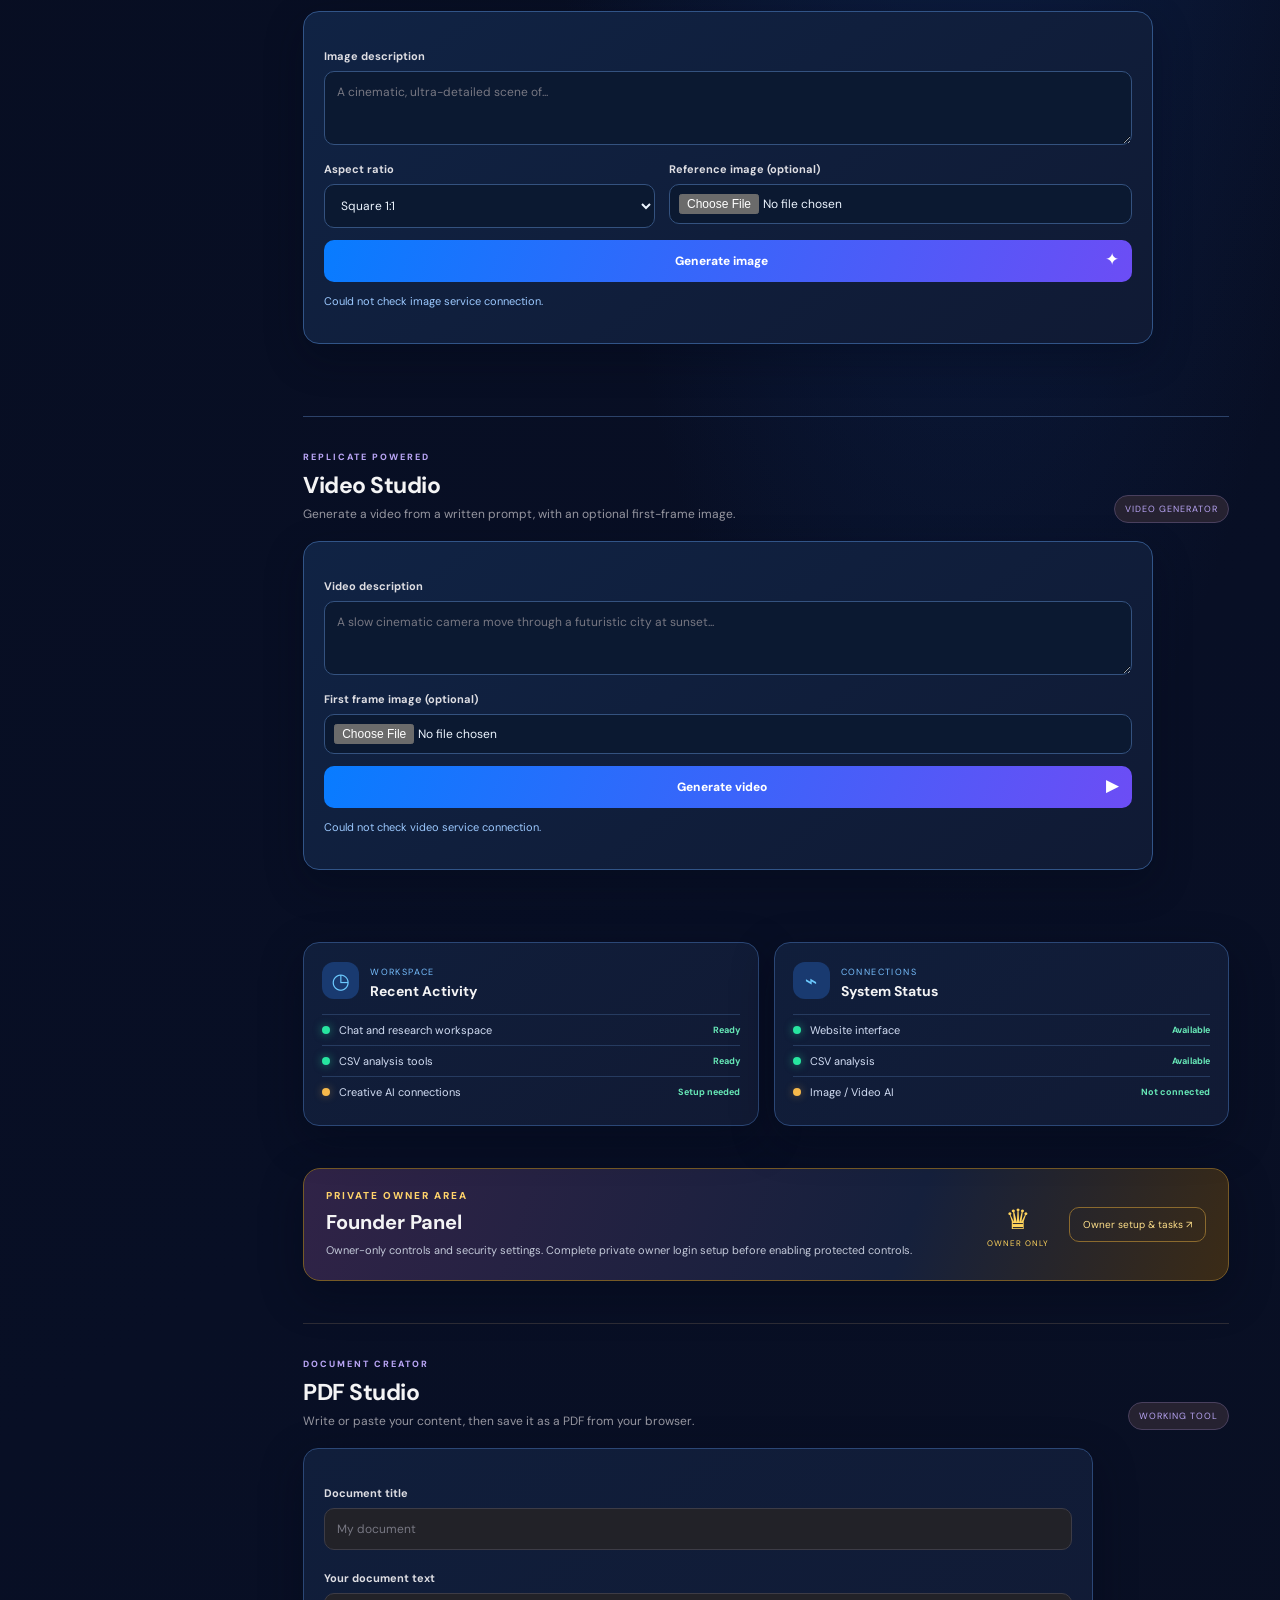
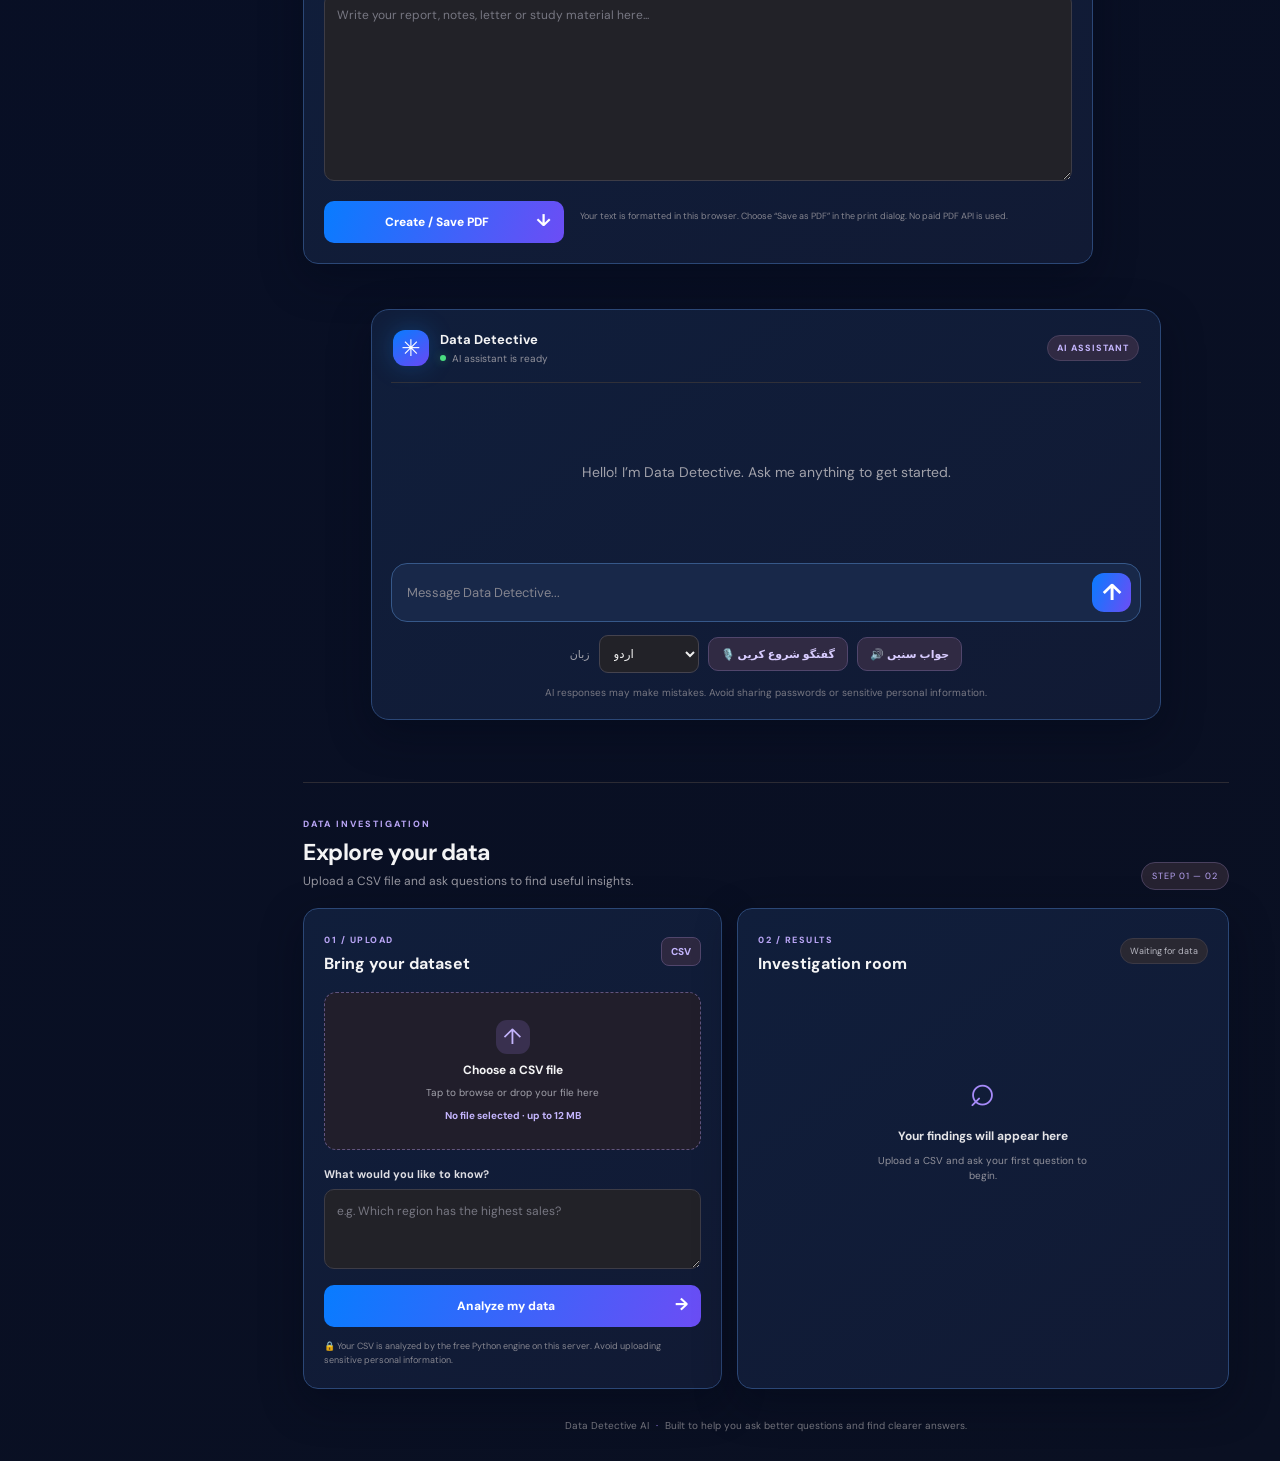
==== commit fdeb49bf: "Label free image generation option" ====
--- a/templates/index.html
+++ b/templates/index.html
@@ -88,7 +88,7 @@
 
 
 <section class="creative-studio" id="image-studio">
-  <div class="section-heading"><div><div class="eyebrow">REPLICATE POWERED</div><h2>Image Studio</h2><p>Describe the image you want. Your API token stays private on the server.</p></div><span class="step-chip">IMAGE GENERATOR</span></div>
+  <div class="section-heading"><div><div class="eyebrow">FREE DAILY AI OPTION</div><h2>Image Studio</h2><p>Create an image from a text prompt. Cloudflare credentials stay private on the server.</p></div><span class="step-chip">IMAGE GENERATOR</span></div>
   <div class="creative-panel">
     <label class="field-label" for="imagePrompt">Image description</label>
     <textarea id="imagePrompt" rows="3" maxlength="1800" placeholder="A cinematic, ultra-detailed scene of..."></textarea>
--- a/static/style.css
+++ b/static/style.css
@@ -222,3 +222,16 @@
 .studio-card{background:linear-gradient(145deg,#102e69,#0c1d43);border-color:#2862b2;box-shadow:0 10px 30px #03112e}.studio-card:nth-child(2){background:linear-gradient(145deg,#5020a6,#20124d);border-color:#8055e8}.studio-card:nth-child(3){background:linear-gradient(145deg,#087f70,#073d48);border-color:#0abf9b}.studio-card:nth-child(4){background:linear-gradient(145deg,#a84c0c,#50220e);border-color:#f28b30}.studio-card:nth-child(5){background:linear-gradient(145deg,#5730b8,#24105c);border-color:#9467ff}
 .overview-grid{display:grid;grid-template-columns:1fr 1fr;gap:15px;margin:0 0 42px}.overview-card{border:1px solid #2b4776;border-radius:16px;padding:18px}.overview-title{display:flex;align-items:center;gap:11px;margin-bottom:14px}.overview-icon{width:37px;height:37px;border-radius:12px;background:#193a70;color:#6ccaff;display:grid;place-items:center;font-size:21px}.overview-title small{font-size:9px;letter-spacing:1.4px;color:#77bfff}.overview-title h3{margin:3px 0 0;font-size:14px}.activity-row,.system-row{display:flex;align-items:center;gap:9px;padding:8px 0;border-top:1px solid #263b60;font-size:11px;color:#d3def4}.activity-row b,.system-row b{margin-left:auto;font-size:9px;color:#67e8b7}.activity-dot,.system-indicator{width:8px;height:8px;border-radius:50%;background:#27e6a0;box-shadow:0 0 9px #27e6a088}.activity-dot.pending,.system-indicator.pending{background:#f6b94b;box-shadow:0 0 9px #f6b94b66}.founder-panel{display:flex;align-items:center;gap:20px;flex-wrap:wrap;border:1px solid #765a26;border-radius:17px;padding:20px 22px;margin:0 0 42px;background:linear-gradient(110deg,#302347,#15203c 65%,#3b2b16)}.founder-panel>div{flex:1;min-width:220px}.founder-panel .eyebrow{justify-content:flex-start;color:#ffd36a}.founder-panel h2{margin:7px 0;font-size:20px}.founder-panel p{margin:0;color:#c3c9d9;font-size:11px;line-height:1.6}.founder-lock{font-size:28px;color:#ffd45c;text-align:center}.founder-lock small{display:block;font-size:8px;letter-spacing:1px}.founder-link{color:#ffe08a;text-decoration:none;border:1px solid #8b6a2e;border-radius:10px;padding:10px 13px;font-size:10px}
 @media(max-width:720px){.topbar{padding:0 13px;gap:9px}.topbar-caption{display:none}.top-search{max-width:none}.top-search input{font-size:10px}.topbar-actions{gap:5px}.profile-chip{padding:4px}.profile-chip>span:last-child{display:none}.sample-link{font-size:0;padding:8px}.sample-link span{font-size:17px}.overview-grid{grid-template-columns:1fr}.founder-panel{align-items:flex-start}.content{padding-top:35px}}
+
+
+/* Replicate Image & Video Studio */
+.creative-studio{border-top:1px solid #2c4269;padding:34px 0;margin:0 0 38px;scroll-margin-top:85px}
+.creative-panel{max-width:850px;padding:20px;border:1px solid #315487;border-radius:16px;background:linear-gradient(145deg,#102344,#101a34);box-shadow:0 14px 38px #02081755}
+.creative-panel textarea,.creative-panel input,.creative-panel select{display:block;width:100%;box-sizing:border-box;background:#0b1931;color:#edf5ff;border:1px solid #34527f;border-radius:10px;padding:12px;font:inherit;font-size:12px}
+.creative-panel input[type=file]{padding:9px}
+.creative-options{display:grid;grid-template-columns:1fr 1.4fr;gap:14px}
+.creative-status{font-size:11px;color:#9cc9ff;min-height:18px;line-height:1.5}
+.creative-result{display:grid;gap:12px;margin-top:12px}
+.creative-result img,.creative-result video{display:block;width:100%;max-width:760px;max-height:620px;object-fit:contain;background:#050b18;border:1px solid #34527f;border-radius:12px}
+.creative-result a{color:#77c8ff;font-size:12px;overflow-wrap:anywhere}
+@media(max-width:600px){.creative-panel{padding:14px}.creative-options{grid-template-columns:1fr}}
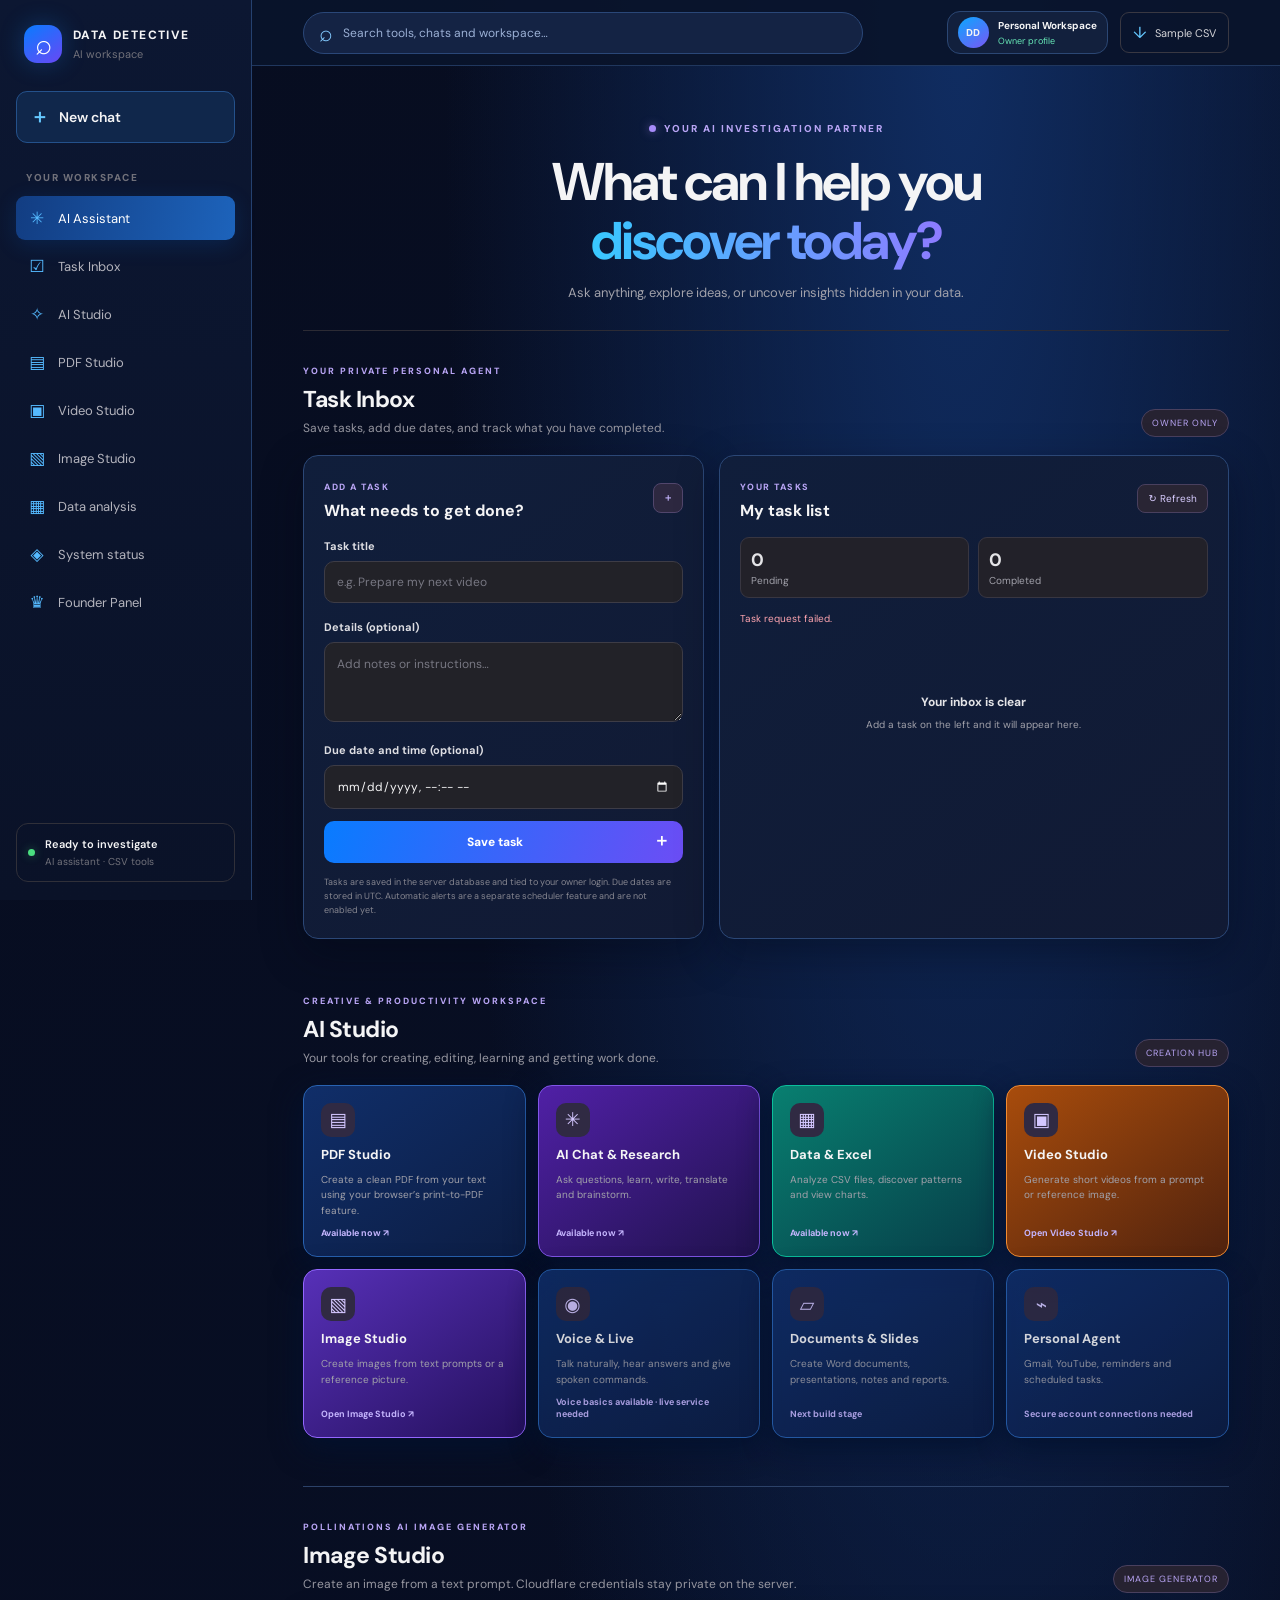
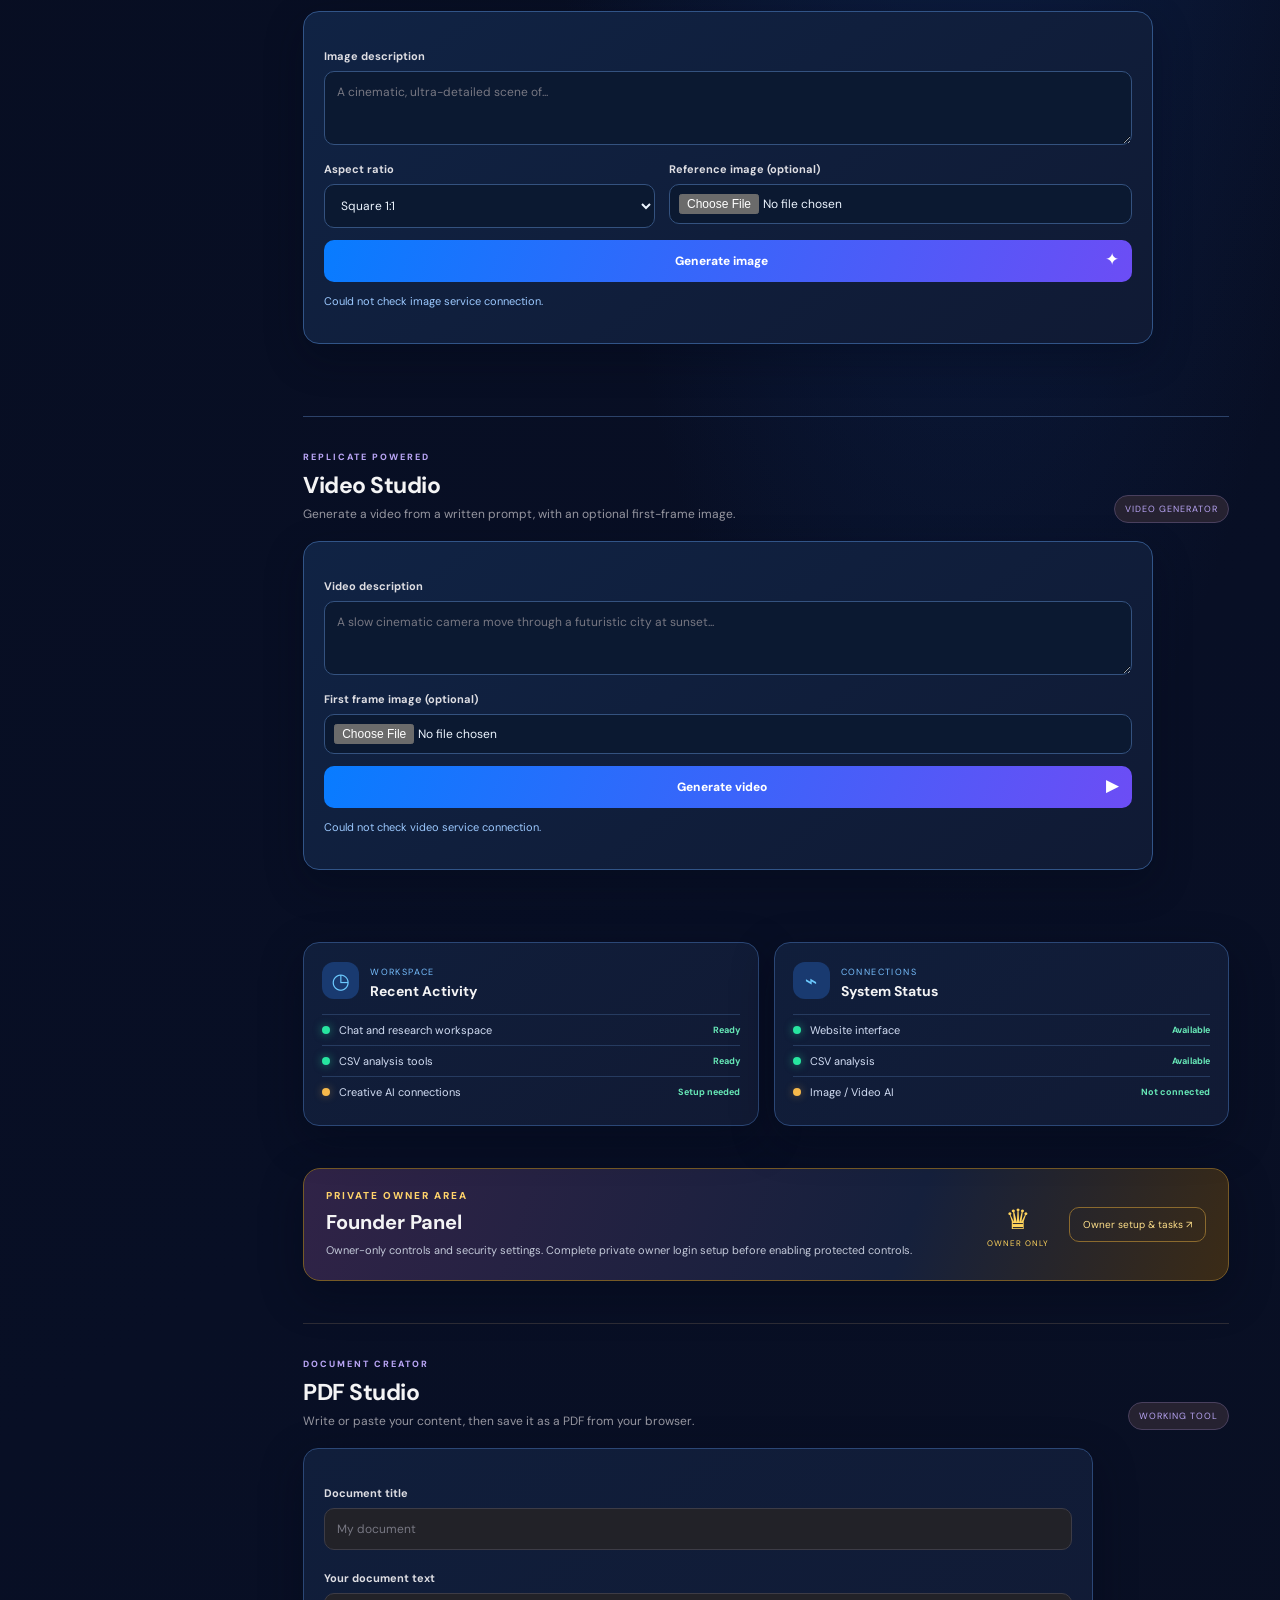
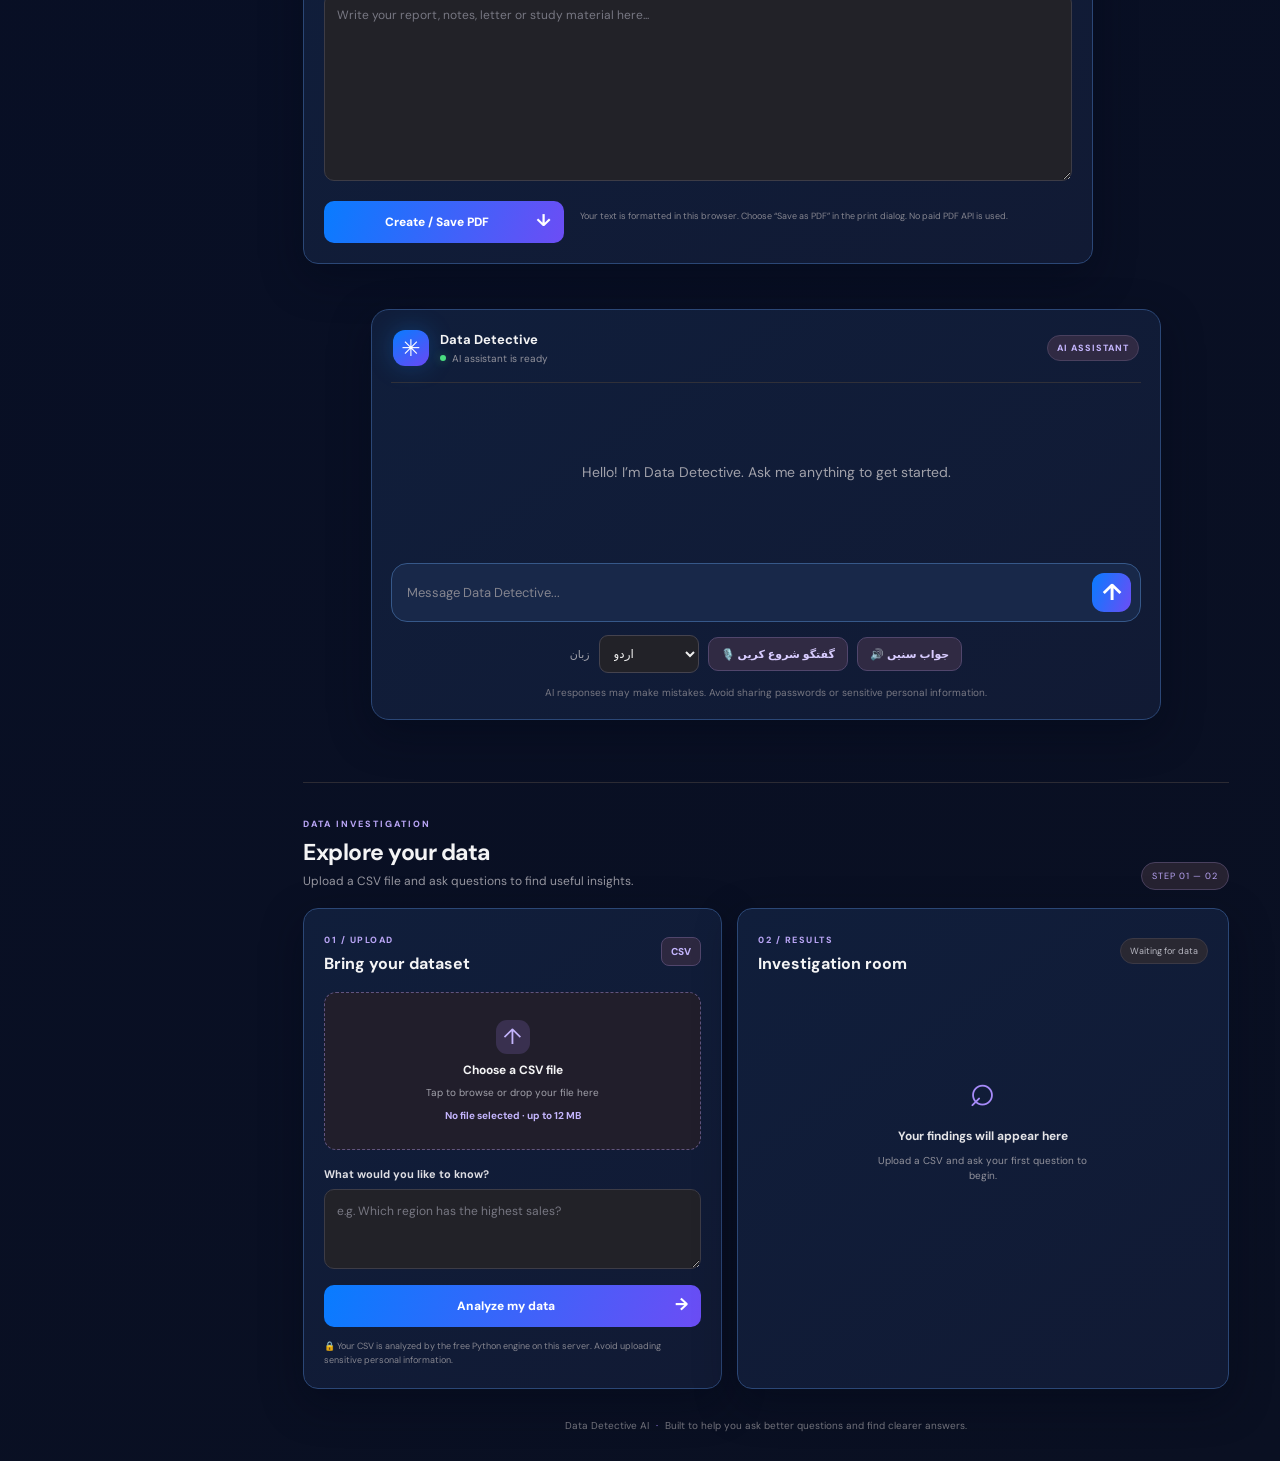
==== commit da9c6858: "Label Image Studio Pollinations provider" ====
--- a/templates/index.html
+++ b/templates/index.html
@@ -88,7 +88,7 @@
 
 
 <section class="creative-studio" id="image-studio">
-  <div class="section-heading"><div><div class="eyebrow">FREE DAILY AI OPTION</div><h2>Image Studio</h2><p>Create an image from a text prompt. Cloudflare credentials stay private on the server.</p></div><span class="step-chip">IMAGE GENERATOR</span></div>
+  <div class="section-heading"><div><div class="eyebrow">POLLINATIONS AI IMAGE GENERATOR</div><h2>Image Studio</h2><p>Create an image from a text prompt. Cloudflare credentials stay private on the server.</p></div><span class="step-chip">IMAGE GENERATOR</span></div>
   <div class="creative-panel">
     <label class="field-label" for="imagePrompt">Image description</label>
     <textarea id="imagePrompt" rows="3" maxlength="1800" placeholder="A cinematic, ultra-detailed scene of..."></textarea>
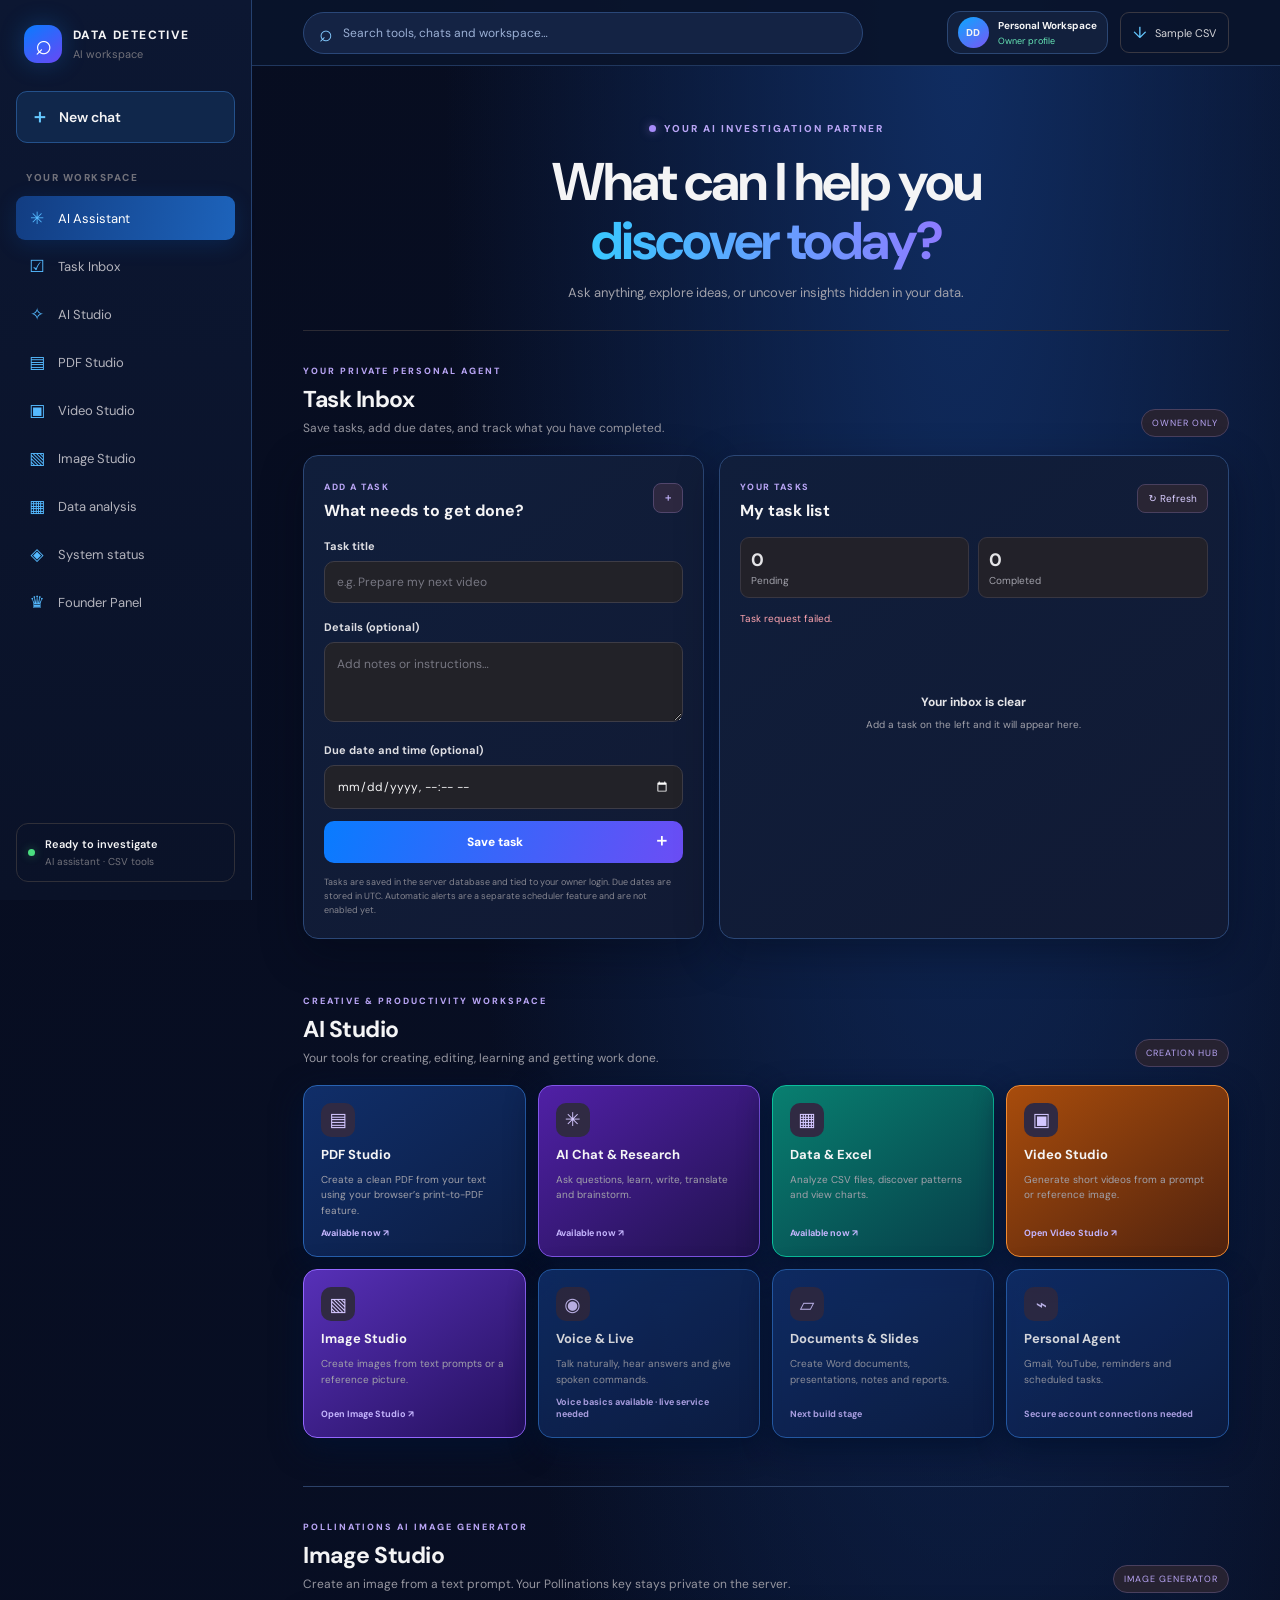
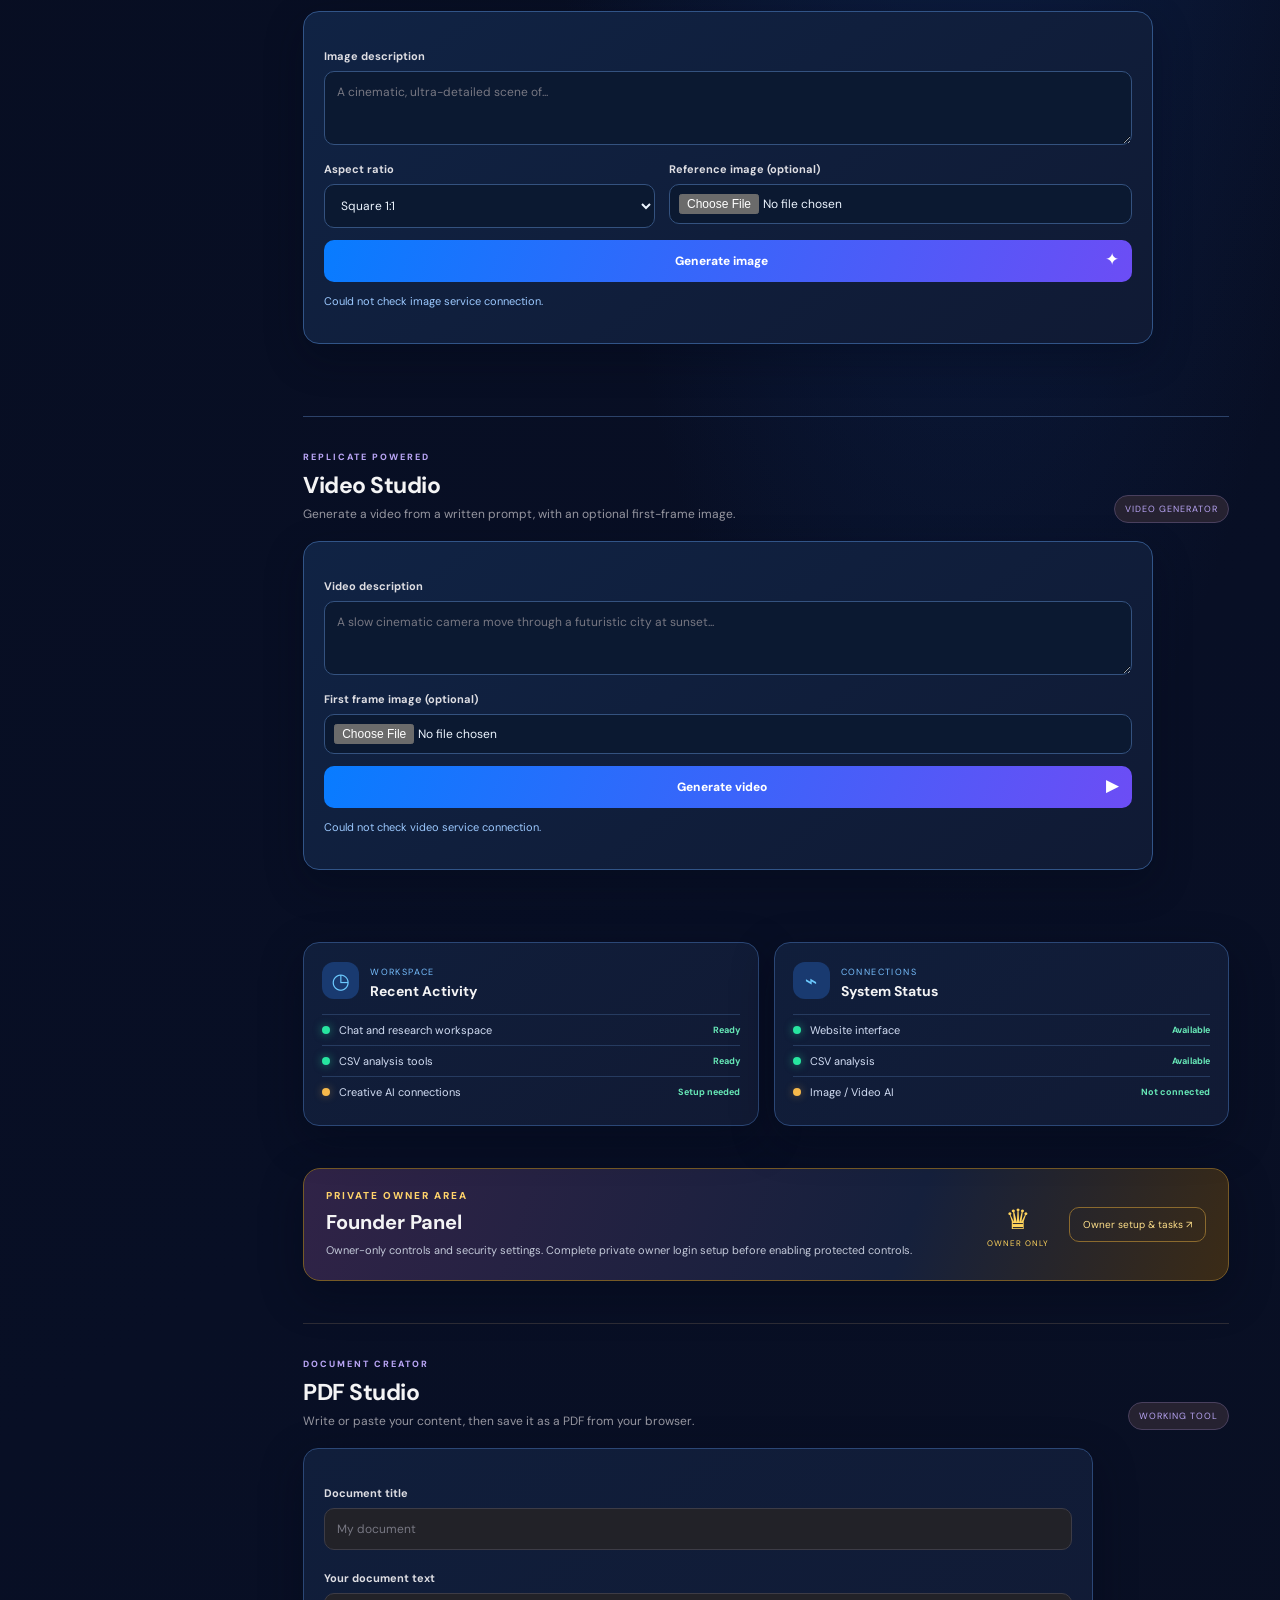
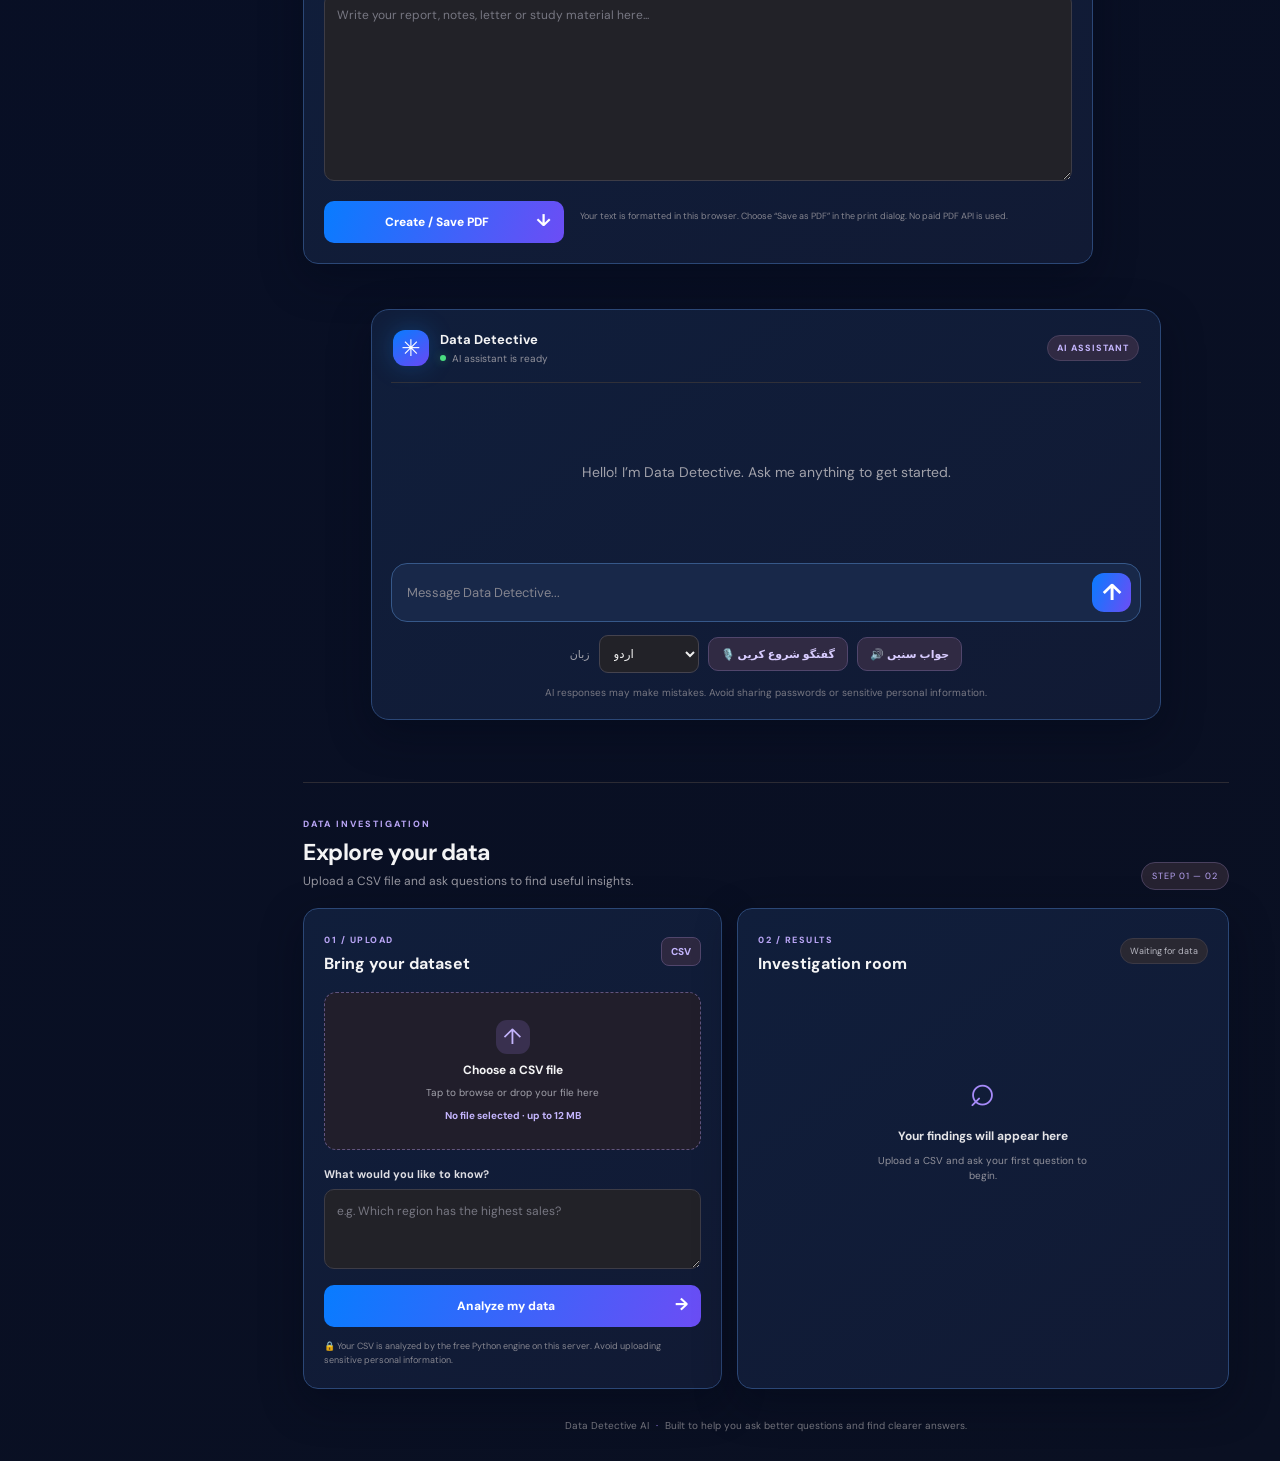
==== commit 387ec697: "Fix Image Studio provider description" ====
--- a/templates/index.html
+++ b/templates/index.html
@@ -88,7 +88,7 @@
 
 
 <section class="creative-studio" id="image-studio">
-  <div class="section-heading"><div><div class="eyebrow">POLLINATIONS AI IMAGE GENERATOR</div><h2>Image Studio</h2><p>Create an image from a text prompt. Cloudflare credentials stay private on the server.</p></div><span class="step-chip">IMAGE GENERATOR</span></div>
+  <div class="section-heading"><div><div class="eyebrow">POLLINATIONS AI IMAGE GENERATOR</div><h2>Image Studio</h2><p>Create an image from a text prompt. Your Pollinations key stays private on the server.</p></div><span class="step-chip">IMAGE GENERATOR</span></div>
   <div class="creative-panel">
     <label class="field-label" for="imagePrompt">Image description</label>
     <textarea id="imagePrompt" rows="3" maxlength="1800" placeholder="A cinematic, ultra-detailed scene of..."></textarea>
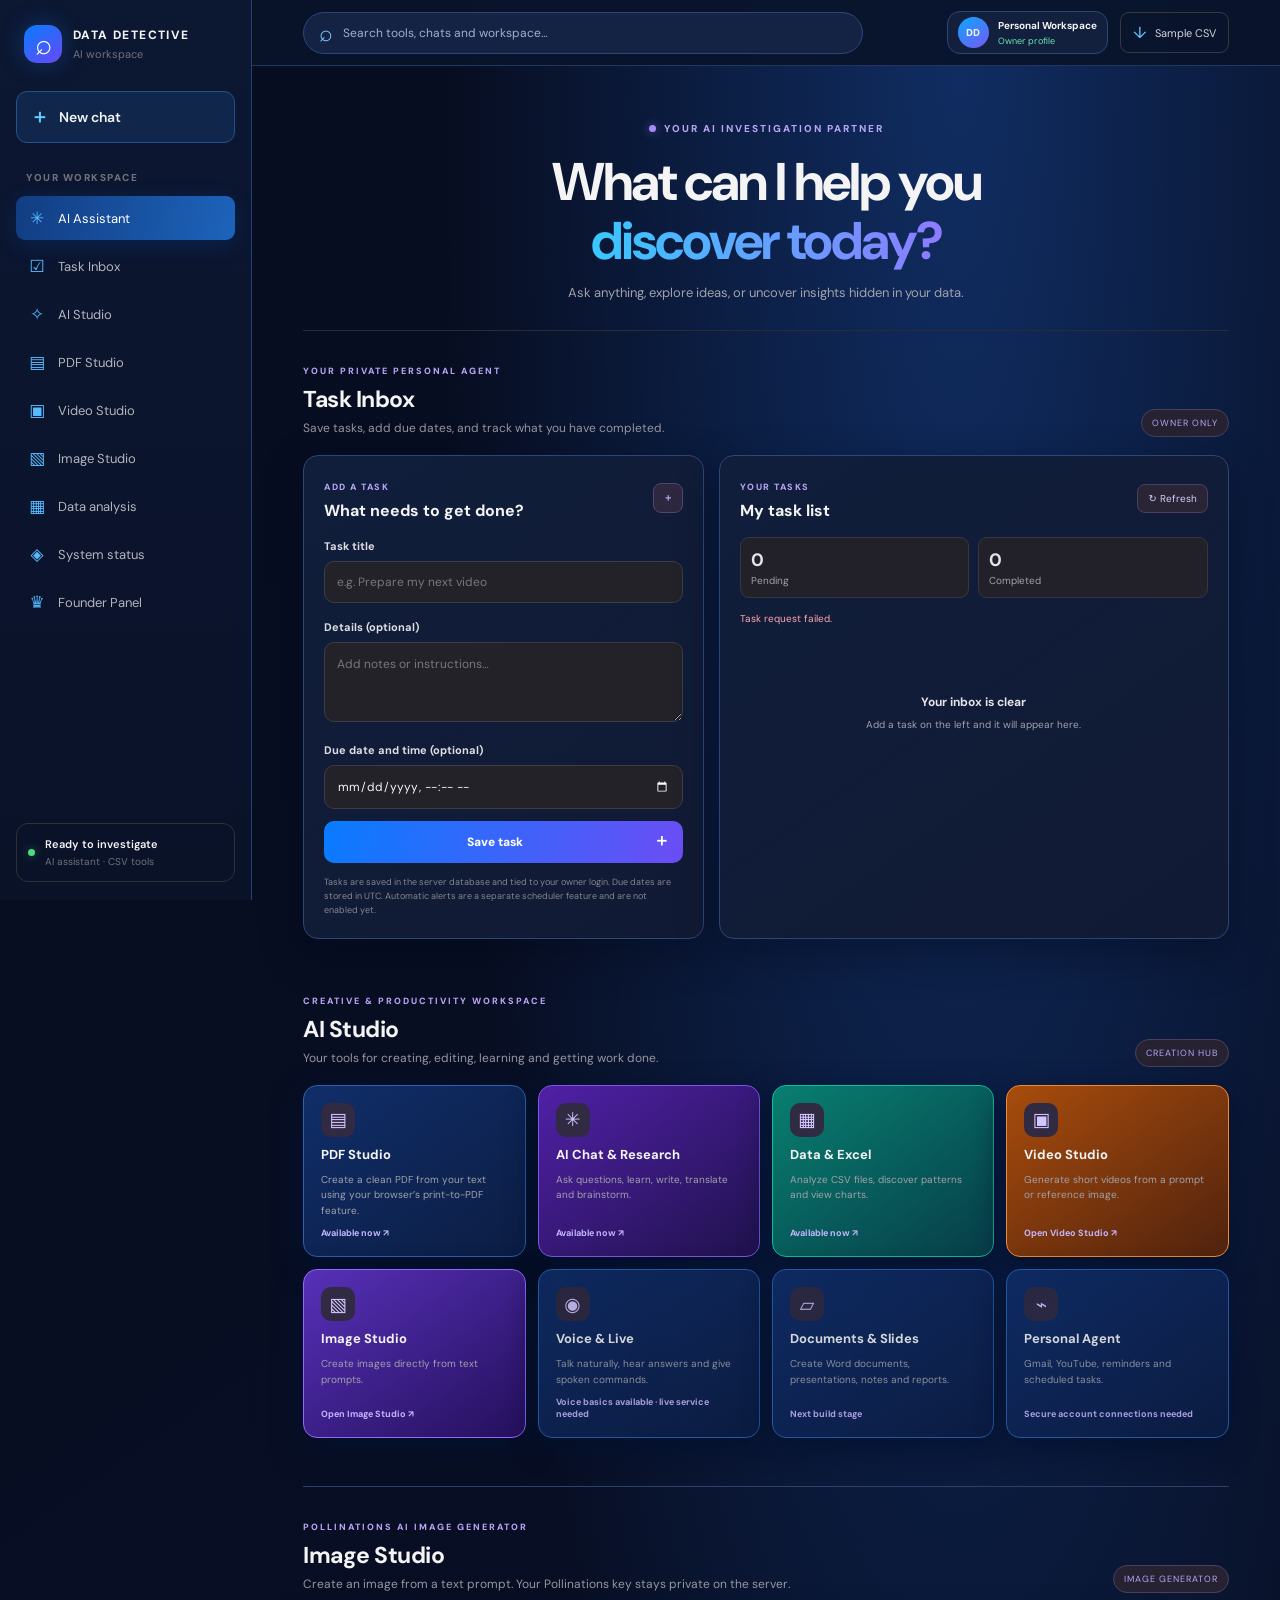
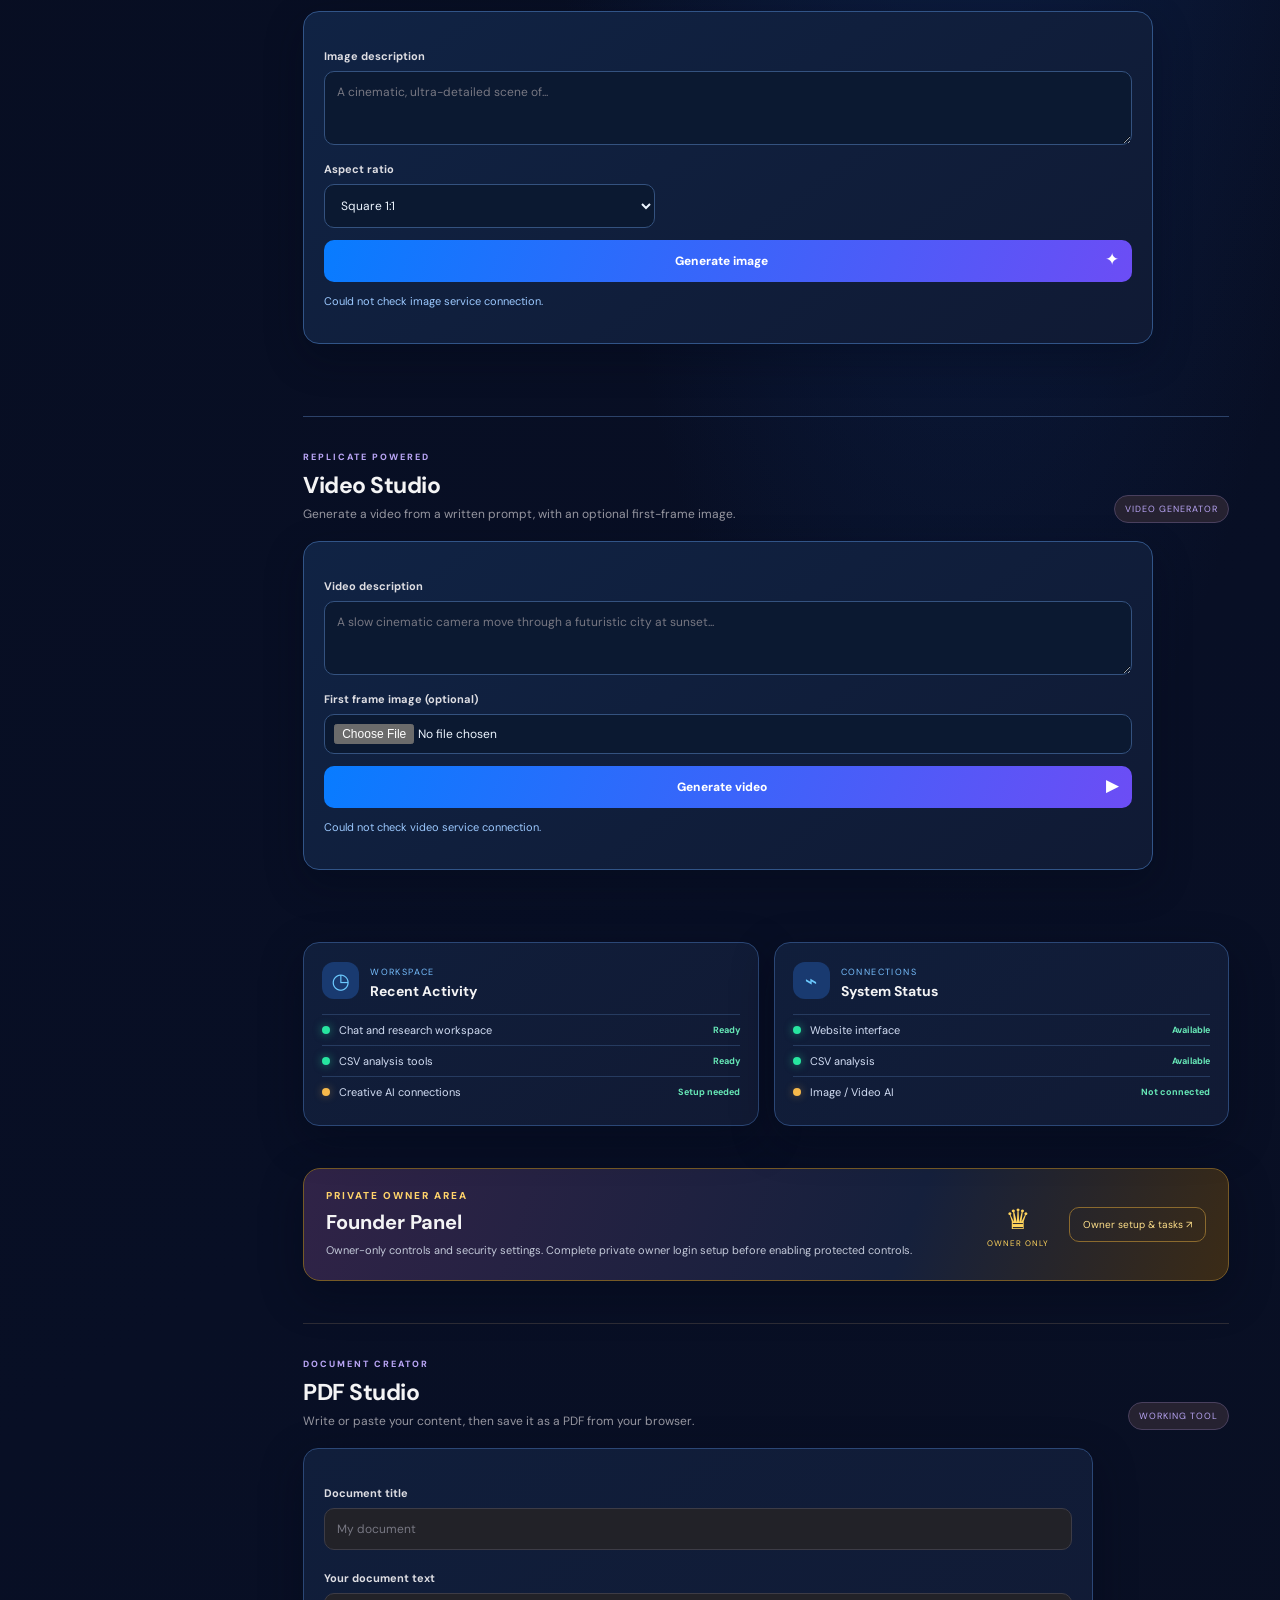
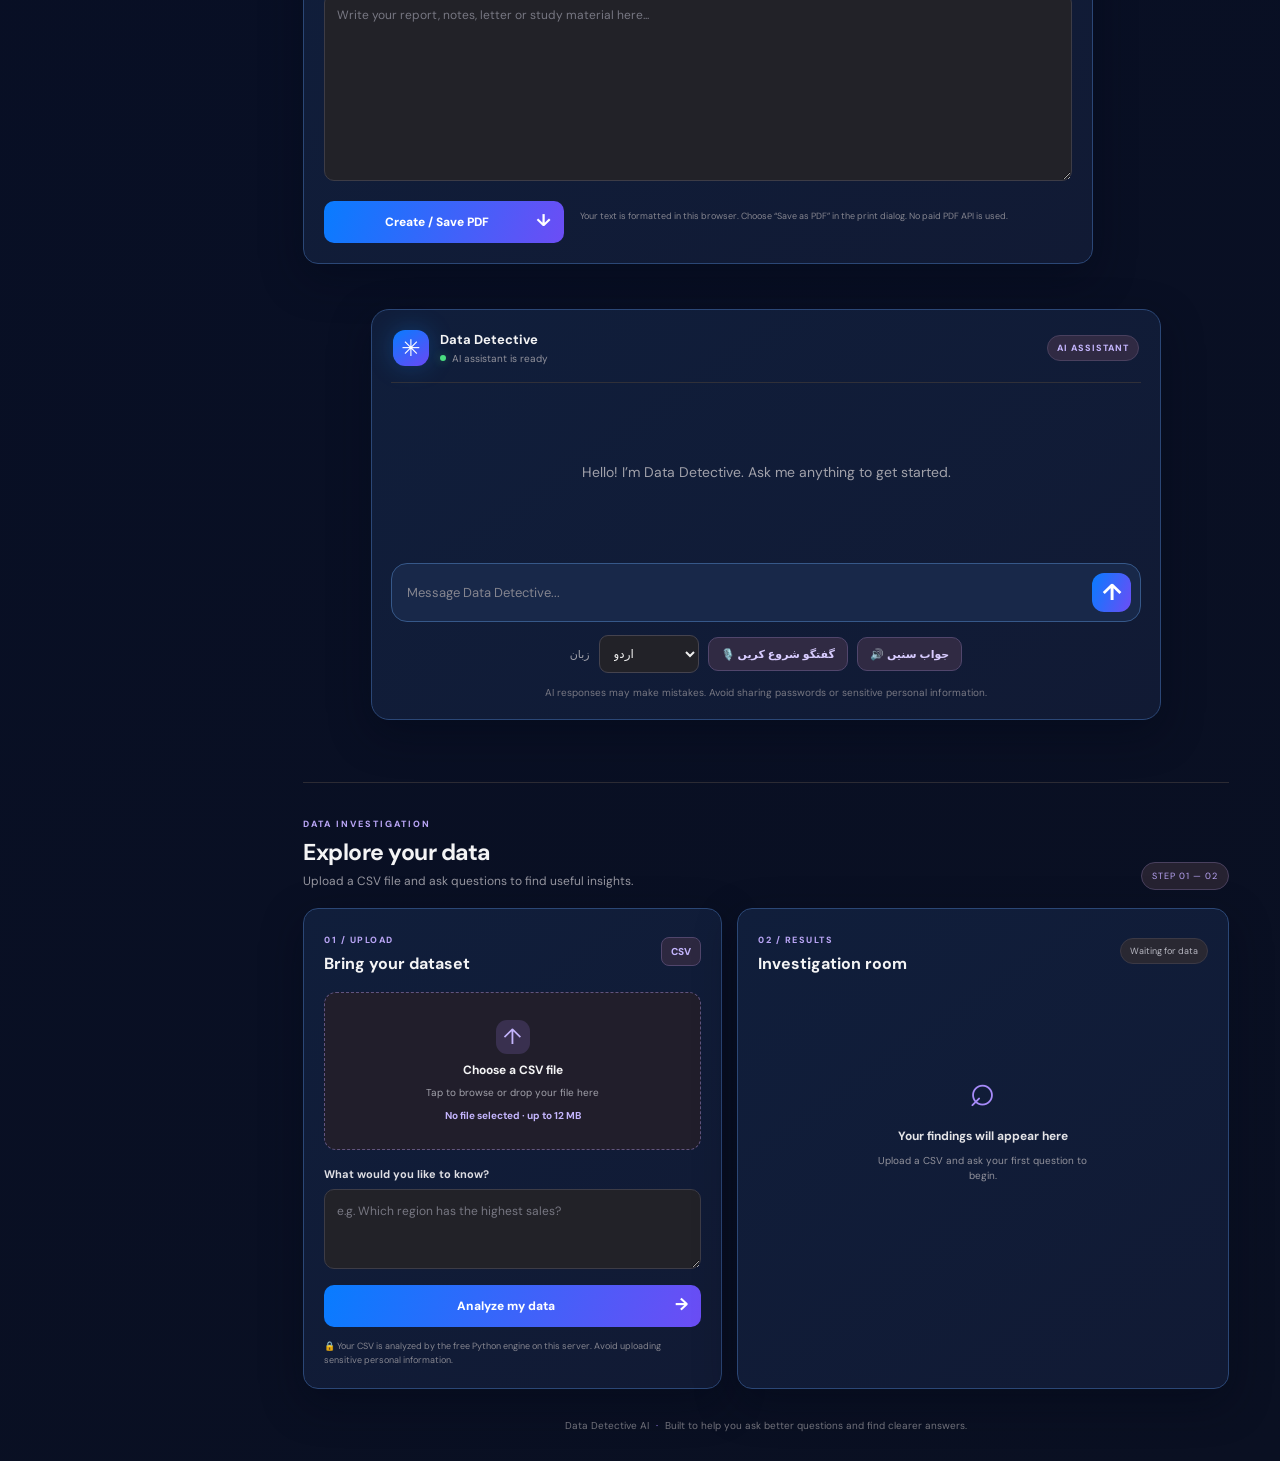
==== commit cb57f87e: "Remove unsupported reference image input from Image Studio" ====
--- a/templates/index.html
+++ b/templates/index.html
@@ -79,7 +79,7 @@
     <a class="studio-card" href="#assistant"><span class="studio-icon">✳</span><b>AI Chat & Research</b><small>Ask questions, learn, write, translate and brainstorm.</small><em>Available now ↗</em></a>
     <a class="studio-card" href="#data-workspace"><span class="studio-icon">▦</span><b>Data & Excel</b><small>Analyze CSV files, discover patterns and view charts.</small><em>Available now ↗</em></a>
     <a class="studio-card" href="#video-studio"><span class="studio-icon">▣</span><b>Video Studio</b><small>Generate short videos from a prompt or reference image.</small><em>Open Video Studio ↗</em></a>
-    <a class="studio-card" href="#image-studio"><span class="studio-icon">▧</span><b>Image Studio</b><small>Create images from text prompts or a reference picture.</small><em>Open Image Studio ↗</em></a>
+    <a class="studio-card" href="#image-studio"><span class="studio-icon">▧</span><b>Image Studio</b><small>Create images directly from text prompts.</small><em>Open Image Studio ↗</em></a>
     <div class="studio-card studio-planned"><span class="studio-icon">◉</span><b>Voice & Live</b><small>Talk naturally, hear answers and give spoken commands.</small><em>Voice basics available · live service needed</em></div>
     <div class="studio-card studio-planned"><span class="studio-icon">▱</span><b>Documents & Slides</b><small>Create Word documents, presentations, notes and reports.</small><em>Next build stage</em></div>
     <div class="studio-card studio-planned"><span class="studio-icon">⌁</span><b>Personal Agent</b><small>Gmail, YouTube, reminders and scheduled tasks.</small><em>Secure account connections needed</em></div>
@@ -92,7 +92,7 @@
   <div class="creative-panel">
     <label class="field-label" for="imagePrompt">Image description</label>
     <textarea id="imagePrompt" rows="3" maxlength="1800" placeholder="A cinematic, ultra-detailed scene of..."></textarea>
-    <div class="creative-options"><div><label class="field-label" for="imageRatio">Aspect ratio</label><select id="imageRatio"><option value="1:1">Square 1:1</option><option value="16:9">Landscape 16:9</option><option value="9:16">Portrait 9:16</option><option value="4:3">Classic 4:3</option><option value="3:4">Portrait 3:4</option></select></div><div><label class="field-label" for="imageReference">Reference image (optional)</label><input id="imageReference" type="file" accept="image/png,image/jpeg,image/webp"></div></div>
+    <div class="creative-options"><div><label class="field-label" for="imageRatio">Aspect ratio</label><select id="imageRatio"><option value="1:1">Square 1:1</option><option value="16:9">Landscape 16:9</option><option value="9:16">Portrait 9:16</option><option value="4:3">Classic 4:3</option><option value="3:4">Portrait 3:4</option></select></div></div>
     <button class="analyze-button" id="generateImage" type="button">Generate image <span>✦</span></button>
     <p class="creative-status" id="imageStatus" aria-live="polite">Checking image service…</p><div class="creative-result" id="imageResult"></div>
   </div>
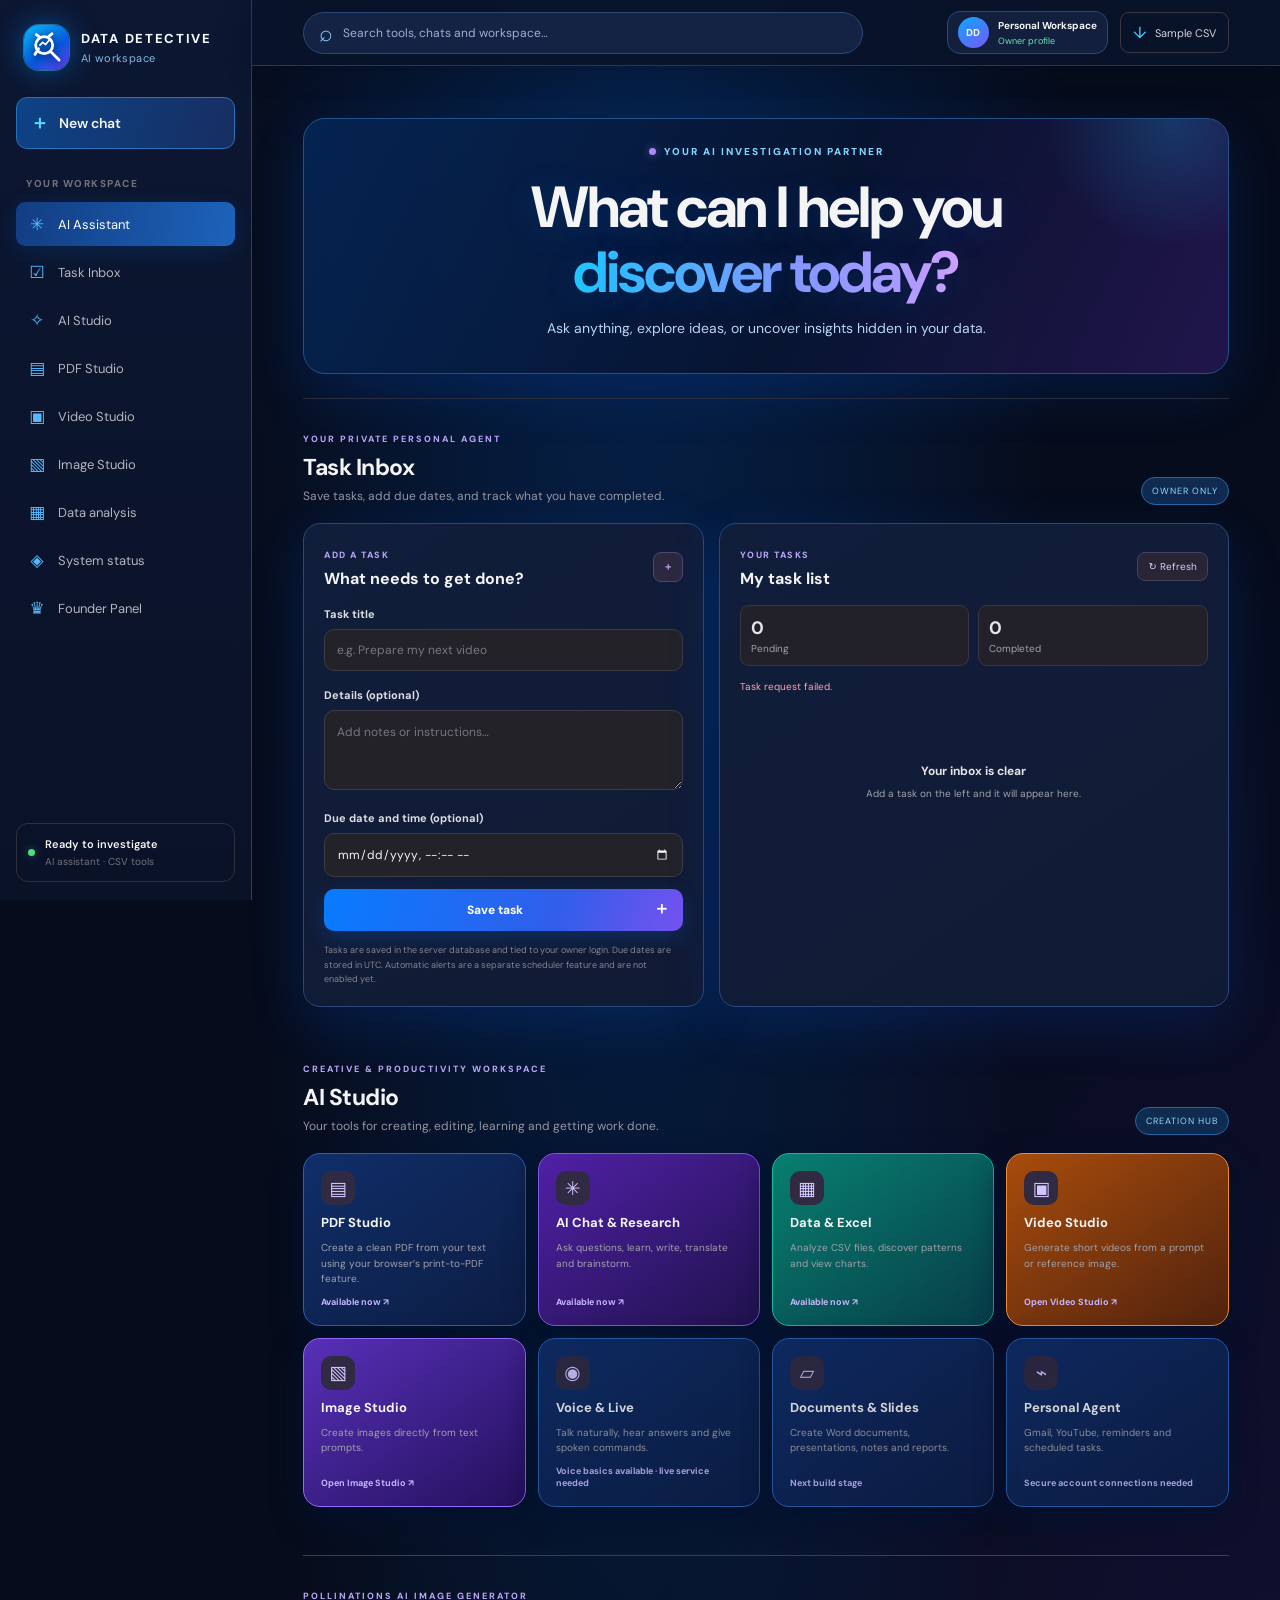
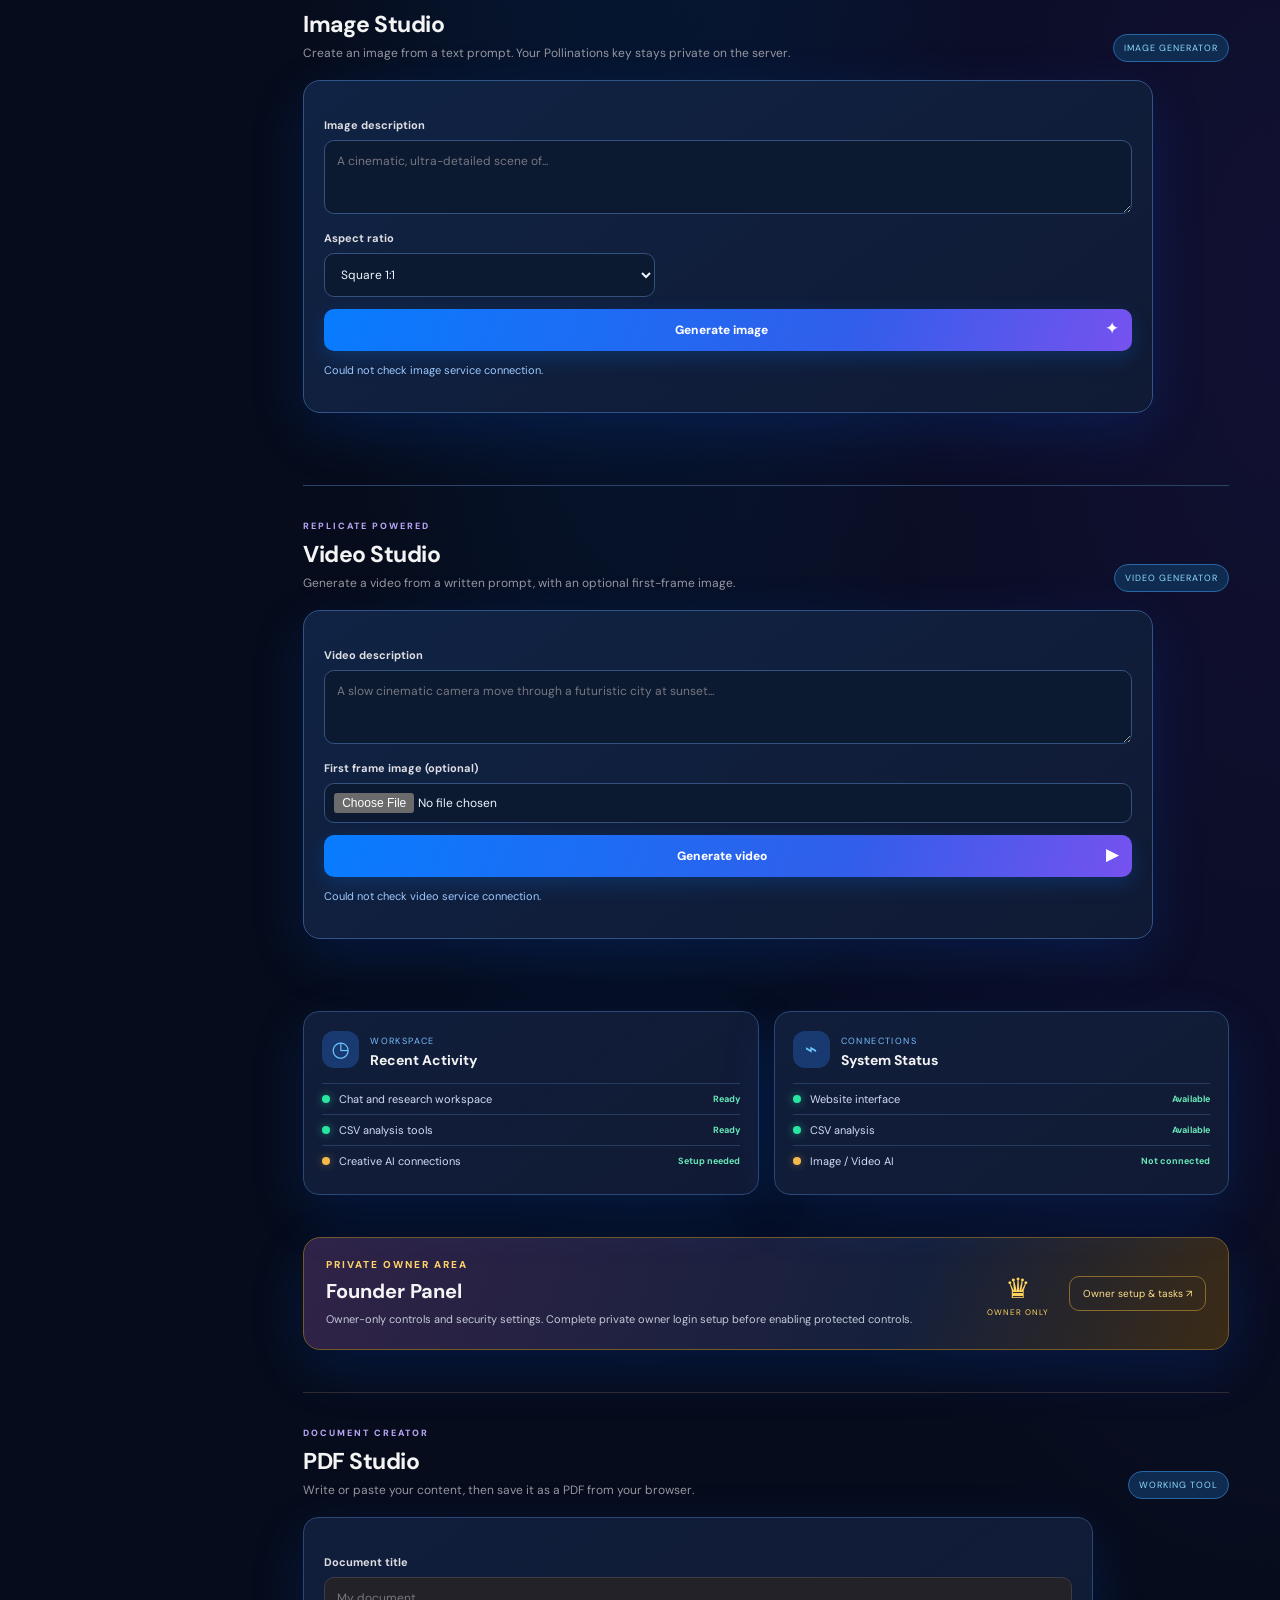
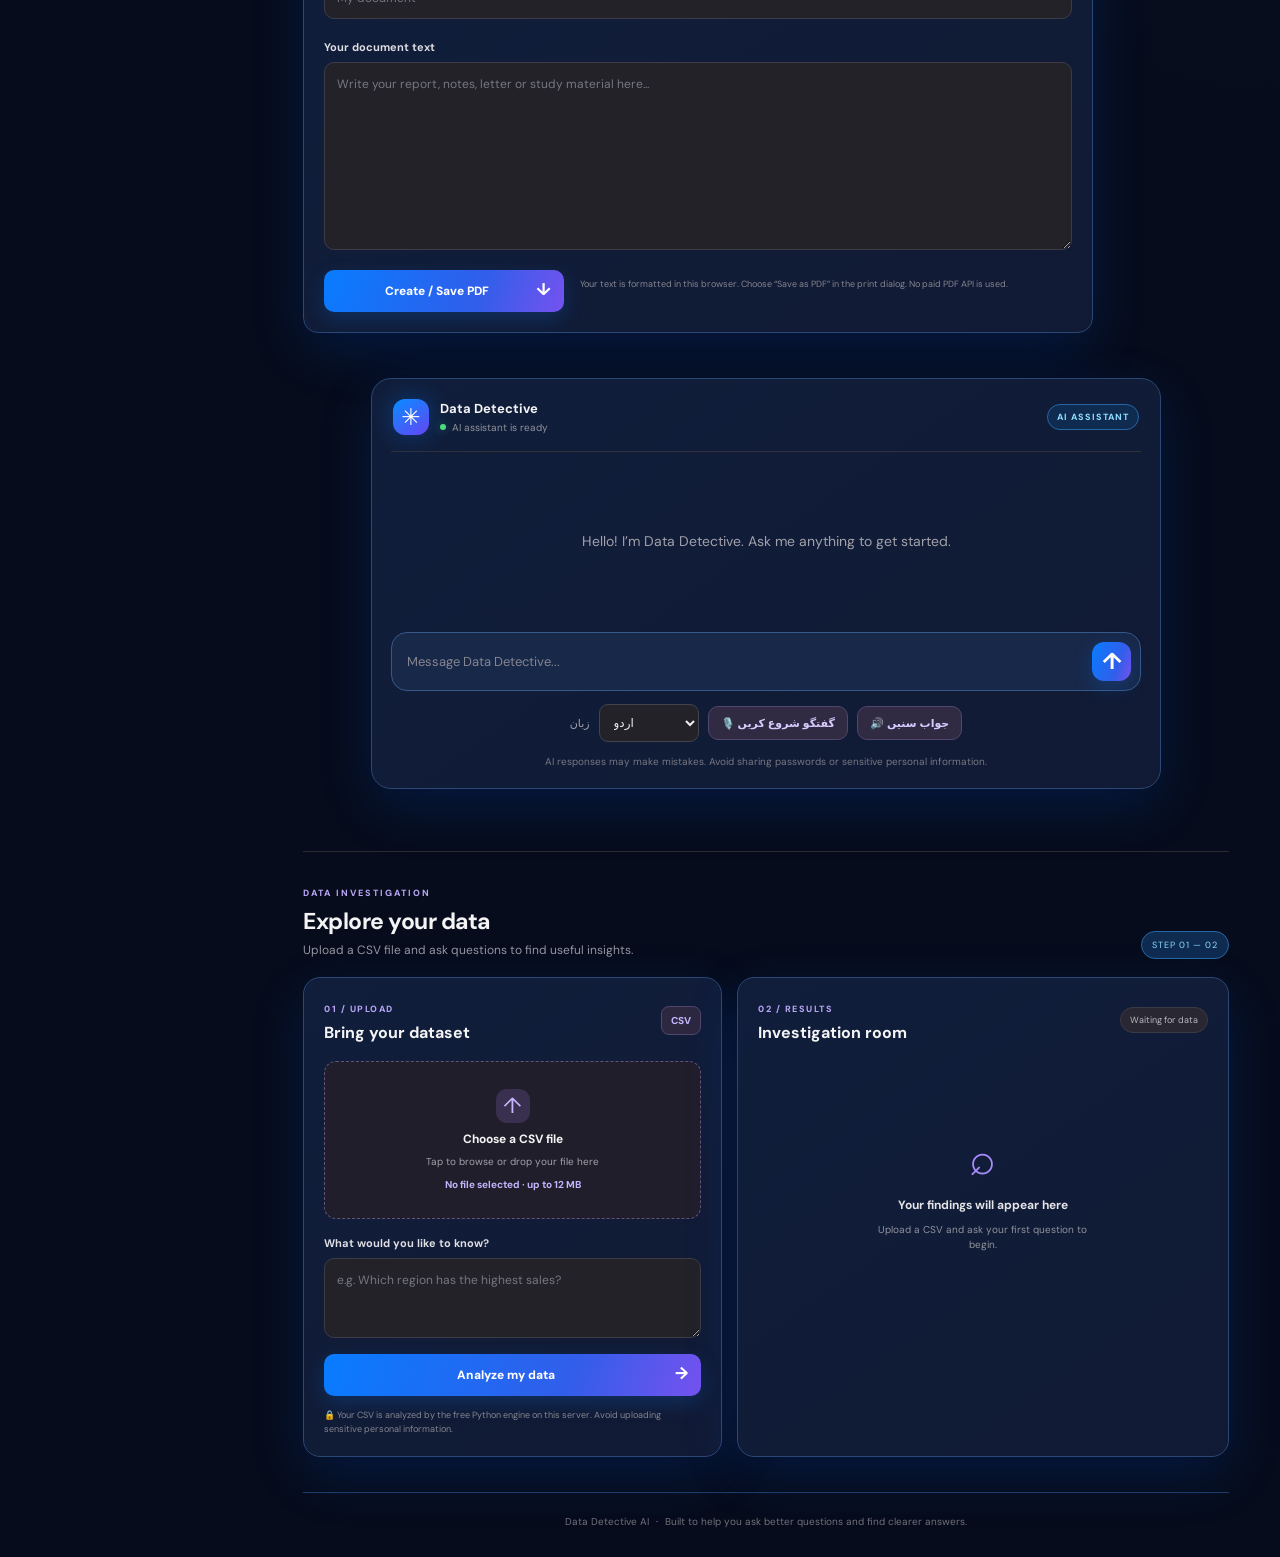
==== commit f6094887: "Add Data Detective branded magnifier logo and dashboard metadata" ====
--- a/templates/index.html
+++ b/templates/index.html
@@ -4,7 +4,8 @@
 <meta charset="utf-8">
 <meta name="viewport" content="width=device-width,initial-scale=1">
 <meta name="theme-color" content="#101014">
-<title>Data Detective AI</title>
+<title>Data Detective — AI Personal Assistant</title>
+<meta name="description" content="Data Detective — your AI assistant for chat, research, data analysis and creative work.">
 <link rel="preconnect" href="https://fonts.googleapis.com">
 <link rel="preconnect" href="https://fonts.gstatic.com" crossorigin>
 <link href="https://fonts.googleapis.com/css2?family=DM+Sans:wght@400;500;600;700;800&display=swap" rel="stylesheet">
@@ -14,7 +15,7 @@
 <body>
 <div class="app-shell">
 <aside class="sidebar" id="appSidebar" aria-label="Main navigation">
-  <a class="brand" href="/" aria-label="Data Detective home"><span class="brand-mark">⌕</span><span class="brand-copy"><b>DATA DETECTIVE</b><small>AI workspace</small></span></a>
+  <a class="brand" href="/" aria-label="Data Detective home"><span class="brand-mark" aria-hidden="true"><svg viewBox="0 0 48 48"><circle cx="20" cy="20" r="12" fill="none" stroke="currentColor" stroke-width="4"/><path d="M29 29L41 41M12 25l-5 8M14 9l-5-4M26 8l5-4" fill="none" stroke="currentColor" stroke-width="4" stroke-linecap="round"/><path d="M14 20l4-4 4 3 5-6" fill="none" stroke="currentColor" stroke-width="2.5" stroke-linecap="round" stroke-linejoin="round"/></svg></span><span class="brand-copy"><b>DATA DETECTIVE</b><small>AI workspace</small></span></a>
   <button id="clearChat" class="new-chat" type="button"><span>＋</span> New chat</button>
   <div class="side-label">YOUR WORKSPACE</div>
   <a class="side-link active" href="#chat-section"><span>✳</span> AI Assistant</a>
@@ -33,7 +34,7 @@
 <div class="main-area">
 <header class="topbar">
   <button class="menu-toggle" id="menuToggle" type="button" aria-label="Open navigation menu" aria-controls="appSidebar" aria-expanded="false"><span></span><span></span><span></span></button>
-  <div class="mobile-brand"><span class="brand-mark">⌕</span><b>DATA DETECTIVE</b></div>
+  <div class="mobile-brand"><span class="brand-mark" aria-hidden="true"><svg viewBox="0 0 48 48"><circle cx="20" cy="20" r="12" fill="none" stroke="currentColor" stroke-width="4"/><path d="M29 29L41 41M12 25l-5 8M14 9l-5-4M26 8l5-4" fill="none" stroke="currentColor" stroke-width="4" stroke-linecap="round"/><path d="M14 20l4-4 4 3 5-6" fill="none" stroke="currentColor" stroke-width="2.5" stroke-linecap="round" stroke-linejoin="round"/></svg></span><b>DATA DETECTIVE</b></div>
   <label class="top-search"><span>⌕</span><input id="workspaceSearch" type="search" placeholder="Search tools, chats and workspace…" aria-label="Search workspace"></label>
   <div class="topbar-actions"><div class="profile-chip"><span class="profile-avatar">DD</span><span><b>Personal Workspace</b><small>Owner profile</small></span></div>
   <a class="sample-link" href="/api/sample"><span>↓</span> Sample CSV</a></div>
--- a/static/style.css
+++ b/static/style.css
@@ -235,3 +235,64 @@
 .creative-result img,.creative-result video{display:block;width:100%;max-width:760px;max-height:620px;object-fit:contain;background:#050b18;border:1px solid #34527f;border-radius:12px}
 .creative-result a{color:#77c8ff;font-size:12px;overflow-wrap:anywhere}
 @media(max-width:600px){.creative-panel{padding:14px}.creative-options{grid-template-columns:1fr}}
+
+
+/* Data Detective signature visual identity */
+:root{--accent:#087cff;--accent-2:#46d4ff;--electric:#12b8ff;--panel-glow:0 18px 55px rgba(0,91,255,.16)}
+body{background:radial-gradient(ellipse at 50% -15%,rgba(0,116,255,.24),transparent 48%),radial-gradient(ellipse at 100% 40%,rgba(98,45,220,.12),transparent 35%),#060c1b}
+.brand{gap:12px;padding-bottom:27px}
+.brand-mark{width:45px;height:45px;border-radius:15px;background:linear-gradient(145deg,#04bfff,#0759db 58%,#673cf0);color:#fff;box-shadow:0 0 0 1px #5bcfff66,0 0 28px #078dff77;position:relative}
+.brand-mark svg{width:34px;height:34px;filter:drop-shadow(0 2px 4px #001b55)}
+.brand-copy b{font-size:13px;letter-spacing:1.7px;color:#f4faff}
+.brand-copy small{color:#7fbce9;letter-spacing:.35px}
+.mobile-brand .brand-mark{width:34px;height:34px}
+.mobile-brand .brand-mark svg{width:27px;height:27px}
+.topbar{backdrop-filter:blur(18px);box-shadow:0 5px 28px #02081755}
+.intro{position:relative;overflow:hidden;padding:26px 18px 34px;border:1px solid #24518a;border-radius:22px;background:linear-gradient(115deg,rgba(5,38,87,.88),rgba(8,20,48,.88) 55%,rgba(44,25,94,.72));box-shadow:var(--panel-glow);margin-bottom:24px}
+.intro:before{content:"";position:absolute;width:260px;height:260px;border-radius:50%;right:-75px;top:-125px;background:radial-gradient(circle,#18baff35,transparent 68%);pointer-events:none}
+.intro .eyebrow{color:#83d7ff}
+.intro h1{position:relative;font-size:clamp(35px,5.2vw,58px);text-shadow:0 5px 35px #007bff30}
+.intro h1 span{background:linear-gradient(90deg,#20caff,#8b9bff 58%,#d3a2ff);-webkit-background-clip:text;background-clip:text;color:transparent}
+.intro p{position:relative;color:#b8d5f4;font-size:14px}
+.chat-panel,.panel,.overview-card,.founder-panel,.creative-panel{box-shadow:var(--panel-glow)}
+.chat-panel{border-radius:20px}
+.assistant-avatar,.welcome-symbol{background:linear-gradient(145deg,#078dff,#6545f5);box-shadow:0 0 24px #087cff55}
+.model-chip,.step-chip{color:#8ddcff;background:#102b50;border-color:#2766a5}
+.side-link{transition:background .2s ease,transform .2s ease}
+.side-link:hover{transform:translateX(2px)}
+.new-chat{background:linear-gradient(110deg,#0d4387,#172e61);border-color:#2674bd}
+.new-chat span{color:#5bd6ff}
+.studio-card,.creative-panel,.task-form,.task-list-panel,.results,.upload{border-radius:17px}
+.studio-card{transition:transform .2s ease,box-shadow .2s ease}
+.studio-card:hover{transform:translateY(-3px);box-shadow:0 18px 34px #02081788}
+.send-button,.analyze-button{background:linear-gradient(110deg,#087cff,#315eea 65%,#7652ef);box-shadow:0 7px 20px #087cff35}
+.send-button:hover,.analyze-button:hover{filter:brightness(1.12);box-shadow:0 9px 25px #087cff55}
+input:focus,textarea:focus,.creative-panel select:focus{border-color:#26bfff!important;box-shadow:0 0 0 3px #0aaaff18}
+footer{border-top:1px solid #1e3c66;margin-top:35px;padding-top:22px}
+.login-wrap{position:relative;overflow:hidden;min-height:100vh;display:grid;grid-template-columns:minmax(0,1.1fr) minmax(320px,.9fr);align-items:center;gap:clamp(25px,6vw,90px);padding:clamp(22px,6vw,80px);background:radial-gradient(ellipse at 15% 20%,#0758b955,transparent 42%),radial-gradient(ellipse at 85% 80%,#6739d633,transparent 42%),#050b19;color:#f4faff}
+.login-wrap:before{content:"";position:absolute;inset:0;background-image:linear-gradient(#2b6eb00b 1px,transparent 1px),linear-gradient(90deg,#2b6eb00b 1px,transparent 1px);background-size:42px 42px;mask-image:linear-gradient(90deg,#000,transparent 85%);pointer-events:none}
+.login-hero{position:relative;z-index:1;max-width:650px}
+.login-brand{display:flex;align-items:center;gap:14px;margin-bottom:34px}
+.login-brand .brand-mark{width:62px;height:62px;border-radius:20px}
+.login-brand .brand-mark svg{width:47px;height:47px}
+.login-brand b{display:block;font-size:clamp(18px,2.5vw,26px);letter-spacing:2px}
+.login-brand small{display:block;color:#8dcaff;margin-top:5px;font-size:12px}
+.login-hero h1{font-size:clamp(38px,6vw,68px);line-height:1.04;letter-spacing:-2.2px;margin:0 0 18px}
+.login-hero h1 span{display:block;background:linear-gradient(90deg,#19caff,#8a9dff,#d2a0ff);-webkit-background-clip:text;background-clip:text;color:transparent}
+.login-hero>p{max-width:490px;color:#b5c9e7;font-size:15px;line-height:1.8}
+.login-features{display:grid;grid-template-columns:repeat(2,minmax(0,1fr));gap:12px;margin-top:28px;max-width:520px}
+.login-feature{padding:13px;border:1px solid #244875;border-radius:13px;background:#0c1d39bb;color:#dcecff;font-size:12px}
+.login-feature strong{display:block;color:#53d4ff;font-size:17px;margin-bottom:4px}
+.login-card{position:relative;z-index:1;width:min(100%,440px);justify-self:center;padding:clamp(23px,4vw,36px);border:1px solid #287ac0;border-radius:22px;background:linear-gradient(150deg,#102344f5,#0a142cf5);box-shadow:0 24px 85px #00102eaa,0 0 35px #087cff20}
+.login-card .brand-mark{margin:0 auto 18px;width:58px;height:58px}
+.login-card .brand-mark svg{width:43px;height:43px}
+.login-card h1{text-align:center;font-size:25px;letter-spacing:-.5px;margin:0 0 7px}
+.login-card>p{text-align:center;color:#a9c4e5;font-size:12px;line-height:1.65}
+.login-card label{display:block;margin:18px 0 8px;font-size:11px;font-weight:700;color:#dcecff}
+.login-card input{width:100%;padding:14px 15px;border:1px solid #31547f;border-radius:11px;background:#09172e;color:#fff;font-size:13px;outline:none}
+.login-card input:focus{border-color:#21bfff;box-shadow:0 0 0 3px #0aaaff1c}
+.login-card button{width:100%;margin-top:23px;padding:14px;border:0;border-radius:11px;background:linear-gradient(100deg,#087cff,#315eea 65%,#7652ef);color:#fff;font-size:13px;font-weight:800;box-shadow:0 8px 24px #087cff44;cursor:pointer}
+.login-card button:hover{filter:brightness(1.12)}
+.login-error{padding:11px 13px;border:1px solid #a34c60;border-radius:10px;background:#3b1b2a;color:#ffd2dc!important;text-align:left!important}
+.login-note{font-size:10px!important;color:#7895ba!important;margin-top:20px}
+@media(max-width:760px){.login-wrap{grid-template-columns:1fr;gap:24px;padding:24px 16px}.login-hero{text-align:center;margin:auto}.login-brand{justify-content:center;margin-bottom:20px}.login-hero>p{margin:0 auto;font-size:13px}.login-features{margin:20px auto 0;gap:8px}.login-feature{font-size:10px;padding:10px}.login-card{width:min(100%,430px)}}
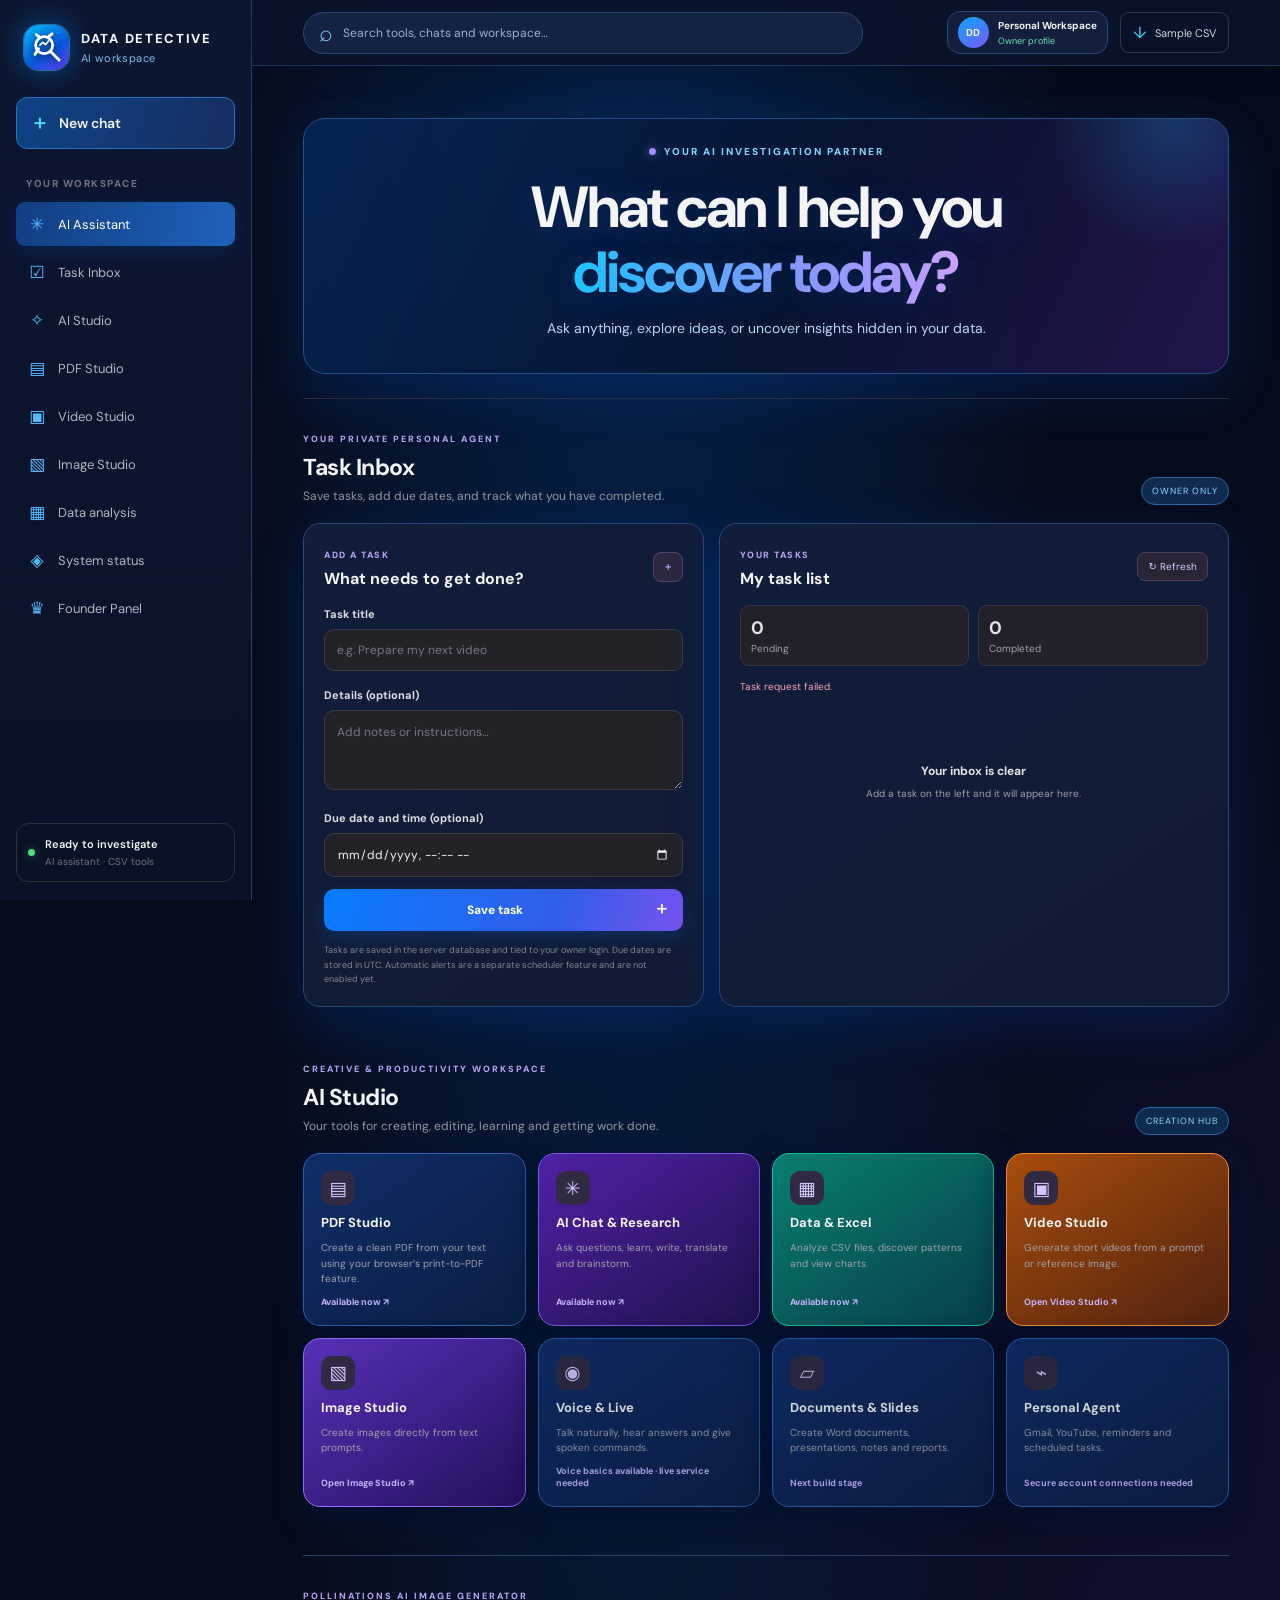
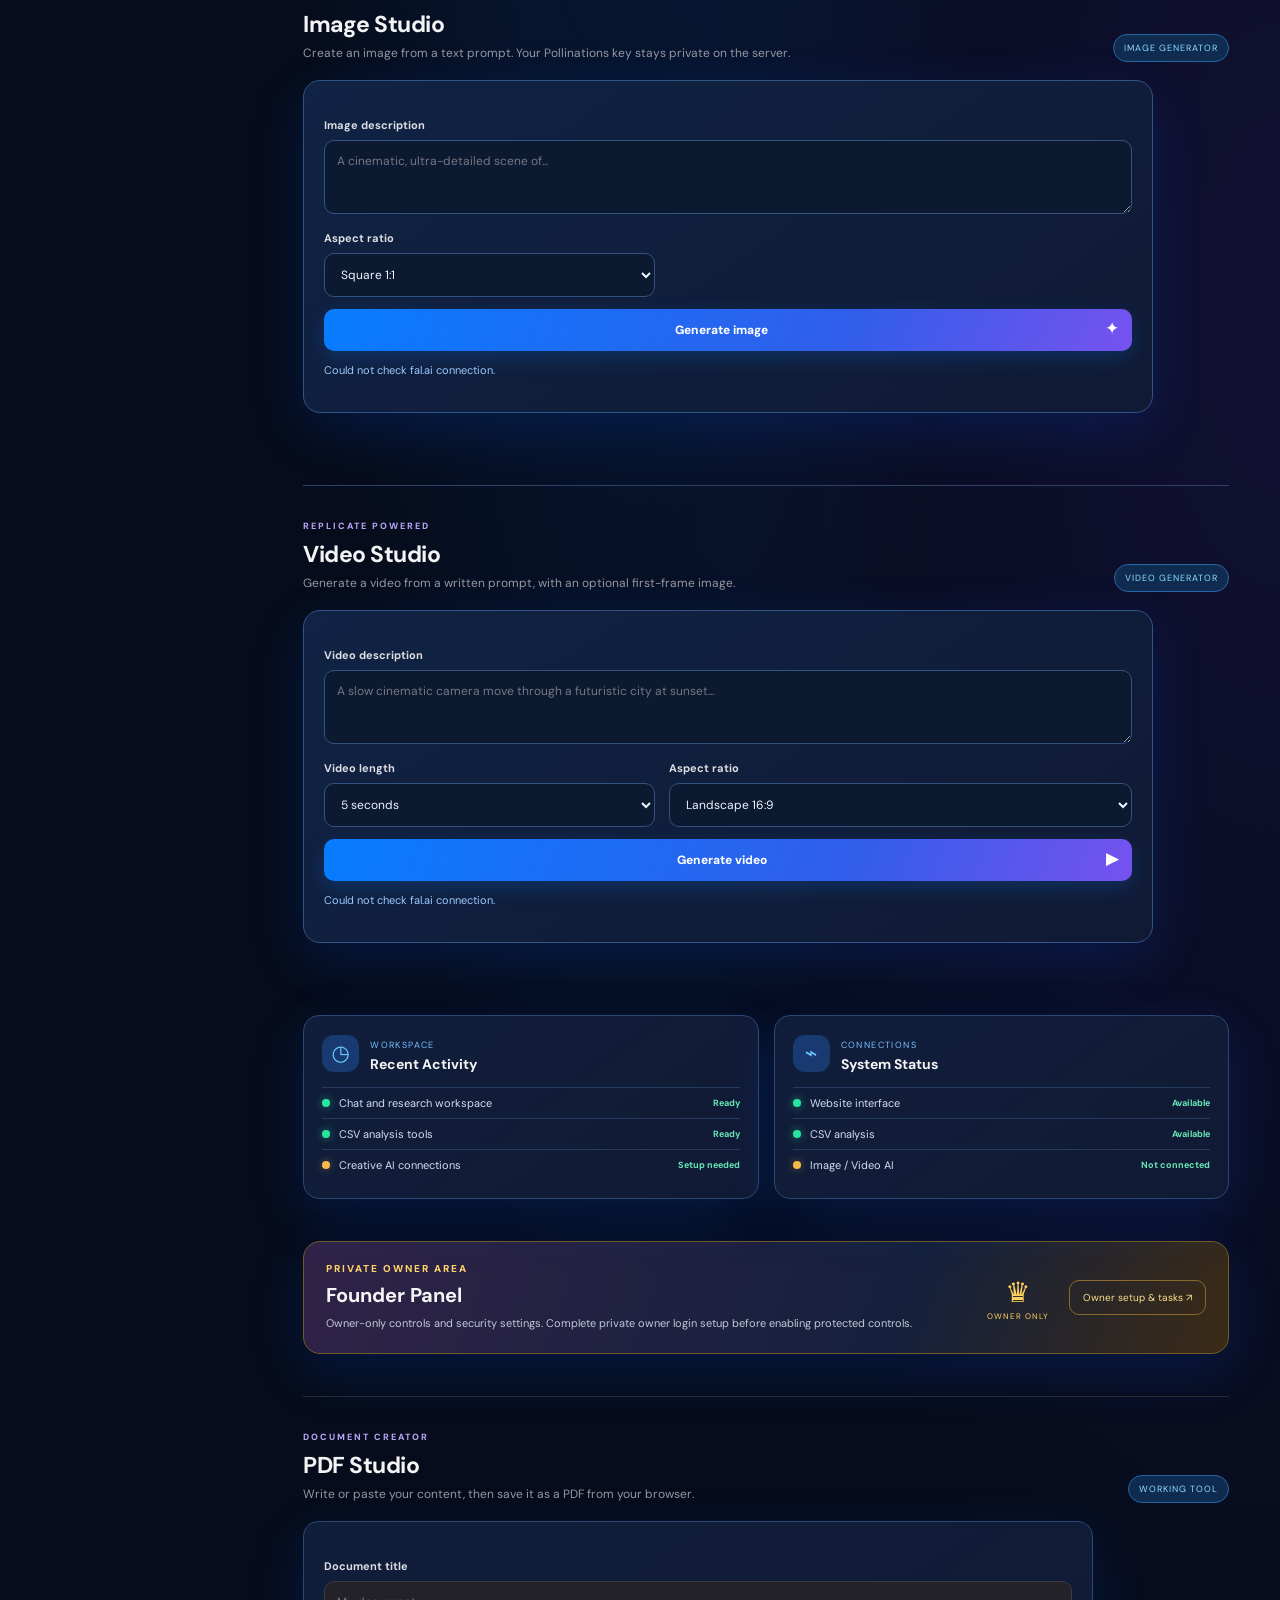
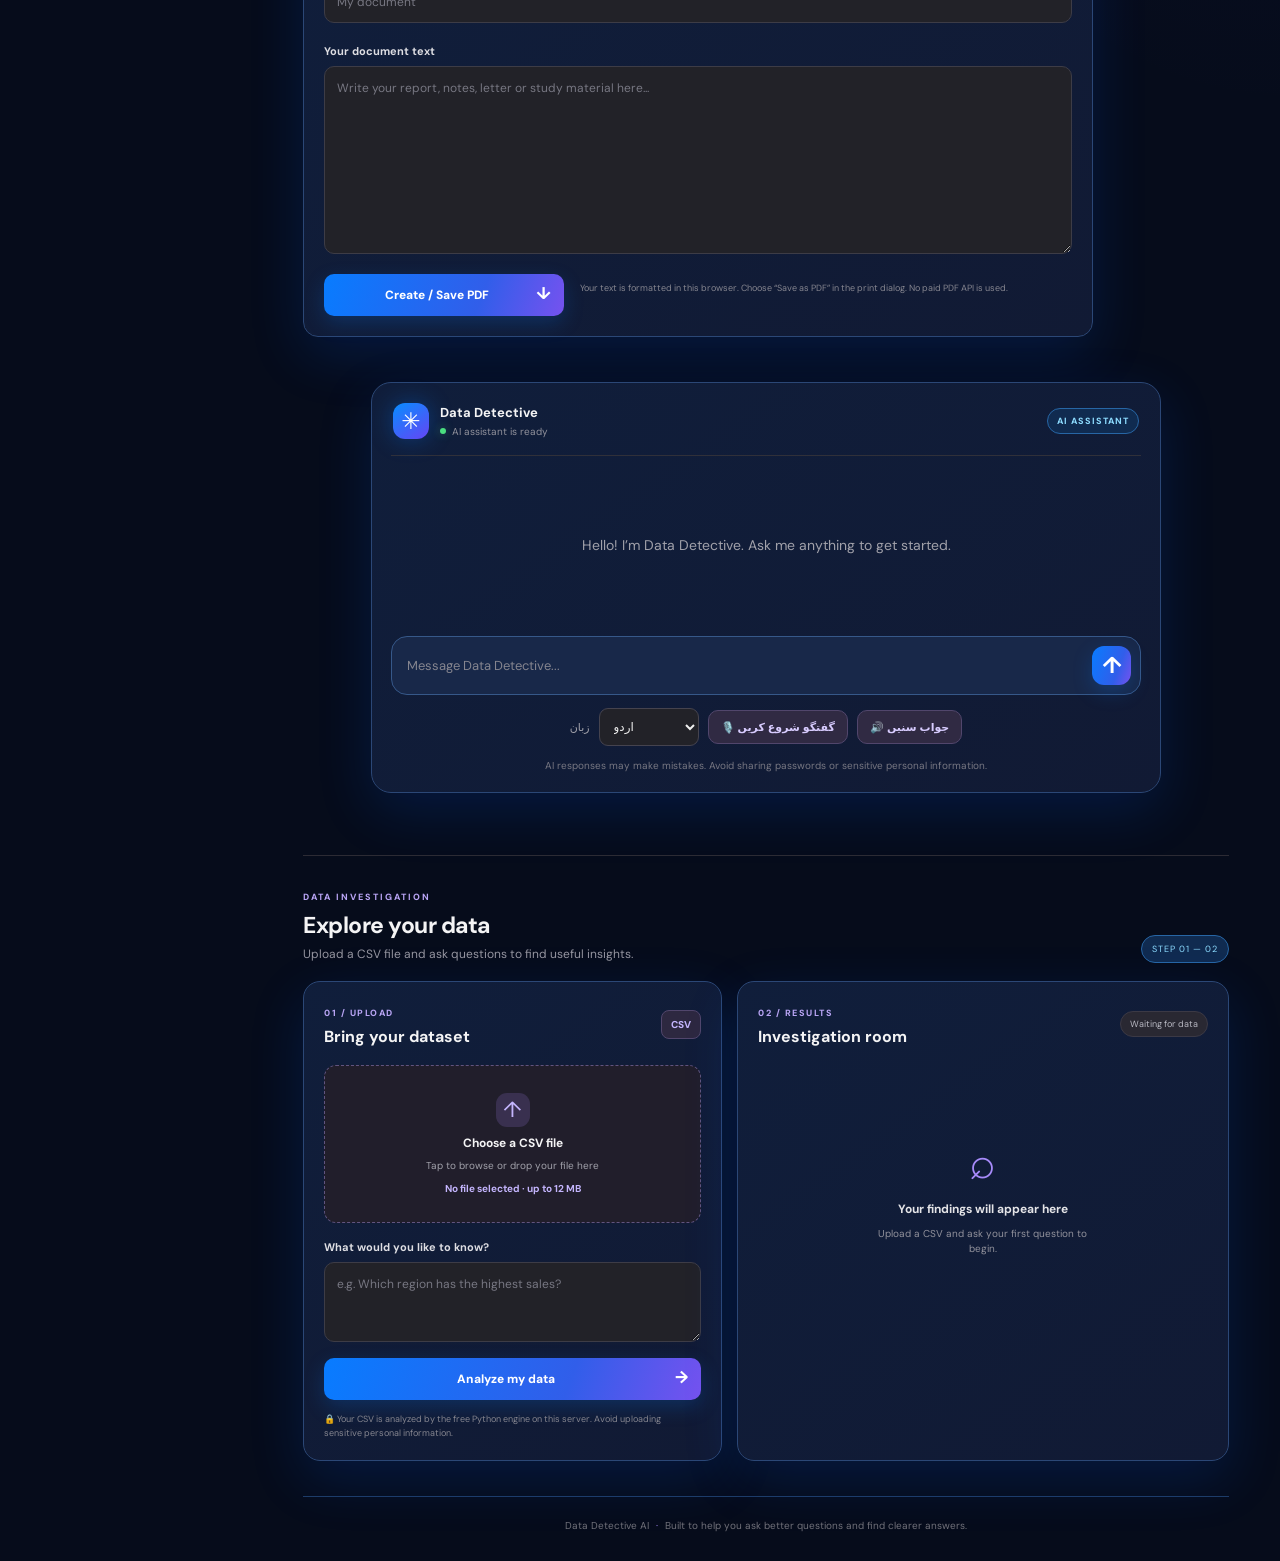
==== commit d8964161: "Add video duration and aspect ratio controls" ====
--- a/templates/index.html
+++ b/templates/index.html
@@ -103,7 +103,7 @@
   <div class="creative-panel">
     <label class="field-label" for="videoPrompt">Video description</label>
     <textarea id="videoPrompt" rows="3" maxlength="1200" placeholder="A slow cinematic camera move through a futuristic city at sunset..."></textarea>
-    <label class="field-label" for="videoReference">First frame image (optional)</label><input id="videoReference" type="file" accept="image/png,image/jpeg,image/webp">
+    <div class="creative-options"><div><label class="field-label" for="videoDuration">Video length</label><select id="videoDuration"><option value="5">5 seconds</option><option value="8">8 seconds</option><option value="10">10 seconds</option><option value="15">15 seconds</option></select></div><div><label class="field-label" for="videoRatio">Aspect ratio</label><select id="videoRatio"><option value="16:9">Landscape 16:9</option><option value="9:16">Portrait 9:16</option><option value="1:1">Square 1:1</option><option value="4:3">Classic 4:3</option><option value="3:4">Portrait 3:4</option></select></div></div>
     <button class="analyze-button" id="generateVideo" type="button">Generate video <span>▶</span></button>
     <p class="creative-status" id="videoStatus" aria-live="polite">Checking video service…</p><div class="creative-result" id="videoResult"></div>
   </div>
